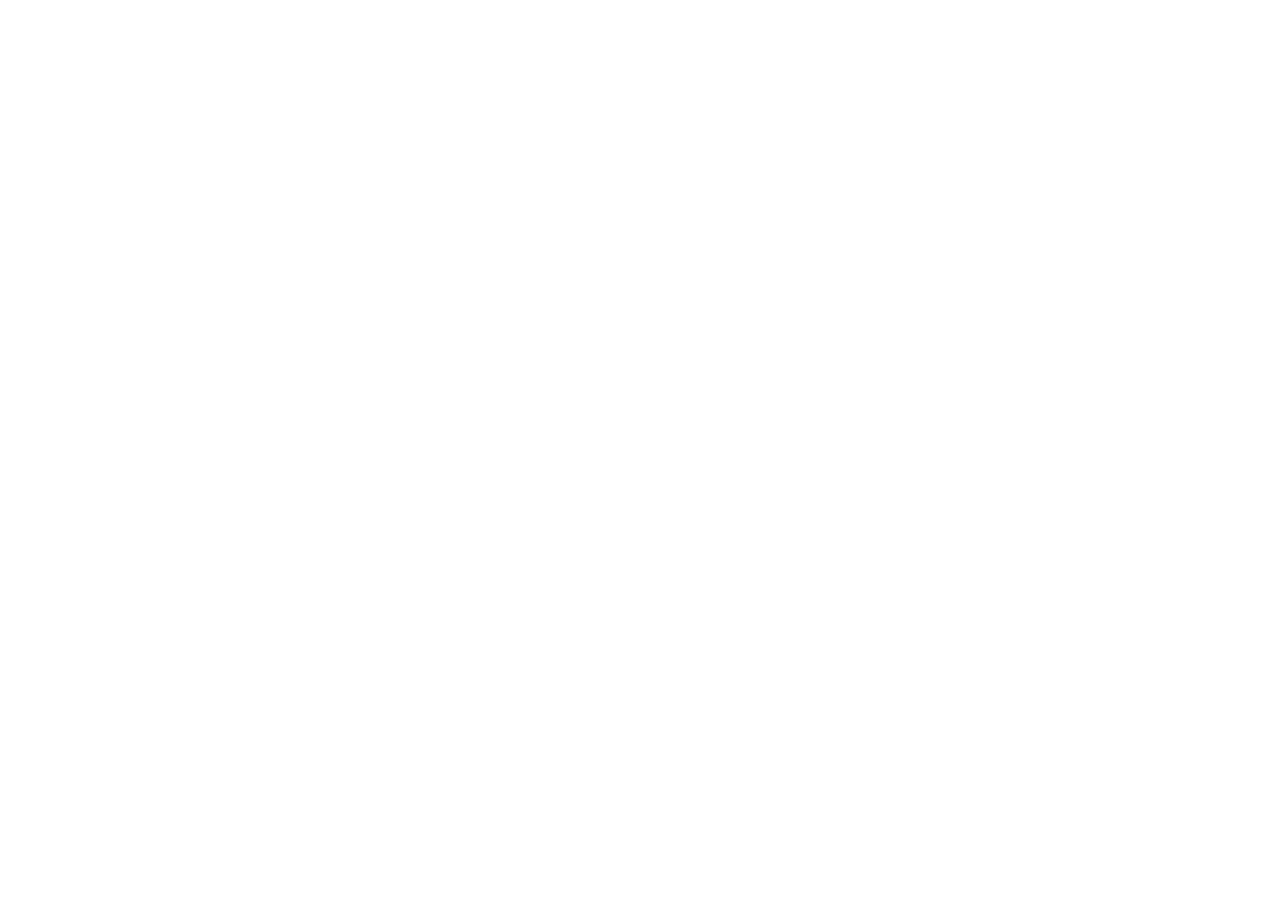
==== index.html @ 8e9e20a5 "171012-1155" ====
<!DOCTYPE html>
<html lang="ru">
  <head>
    <meta charset="utf-8">
    <title></title>
    <meta name="keywords" content="">
    <meta name="description" content="">
    <meta name="viewport" content="width=device-width initial-scale=1.0">
    <link href="img/***.ico" rel="shortcut icon" type="image/x-icon" />
    <link rel="stylesheet" type="text/css" href="css/normalize.css">
    <link rel="stylesheet" type="text/css" href="css/style.css">
    <link href="https://fonts.googleapis.com/css?family=PT+Sans:400,700&amp;subset=cyrillic" rel="stylesheet">
  </head>
  <body>
    <header class="main-header">
      <nav class="***">
        <ul>
        </ul>
      </nav>
    </header>
    <main>
      <a name="***"></a>
      <section class="main-***">

      </section>
      <a name="***"></a>
      <section class="main-***">


      </section>
      <a name="***"></a>

    </main>
    <footer>


    </footer>
    <script type="text/javascript" src="js/jquery-3.2.0.min.js"></script>
    <script type="text/javascript" src="js/jquery-migrate-1.4.1.min.js"></script>
    <script type="text/javascript" src="slick/slick_min.js"></script>
    <script type="text/javascript" src="js/slider.js"></script>
  </body>
</html>
---- css/style.css ----
/*--------------------------------------------------------------
>>> TABLE OF CONTENTS:
----------------------------------------------------------------
# Fonts
# Animation
# Typography
# Header
# Sidebar
# Content
# Footer

--------------------------------------------------------------*/

/*--------------------------------------------------------------
# Fonts
--------------------------------------------------------------*/

@font-face {
  font-family: 'OpenSans'; /* Гарнитура шрифта */
  src: url( "fonts/OpenSans-Regular.ttf" ); /* Путь к файлу со шрифтом */
}

@font-face {
   font-family: 'OpenSansExtraBold'; /* Гарнитура шрифта */
   src: url( "fonts/OpenSans-ExtraBold.ttf" ); /* Путь к файлу со шрифтом */
  }

@font-face {
   font-family: 'OpenSansSemibold'; /* Гарнитура шрифта */
   src: url( "fonts/OpenSans-Semibold.ttf" ); /* Путь к файлу со шрифтом */
  }


/*--------------------------------------------------------------
# Animation
--------------------------------------------------------------*/

@keyframes show-panel {
  from { left: -235px; }
  to   { left: 0; }
}

@keyframes hidden-panel {
  from { left: 0; }
  to   { left: -235px; }
}

@keyframes rotate-up {
  from { transform: rotate(0deg); }
  to   { transform: rotate(-45deg); }
}

@keyframes prerotate-up {
  from { transform: rotate(-45deg); }
  to   { transform: rotate(0deg); }
}

@keyframes rotate-bottom {
  from { transform: rotate(0deg); }
  to   { transform: rotate(45deg); }
}

@keyframes prerotate-bottom {
  from { transform: rotate(45deg); }
  to   { transform: rotate(0deg); }
}


/*--------------------------------------------------------------
# Typography
--------------------------------------------------------------*/

html, body {
	margin: 0 0 0 0;
	padding: 0 0 0 0;
	width: 100%;
	height: 100%;
	min-width: 100%;
	min-height: 100%;
	font-family: 'OpenSans', sans-serif;
  color: #404040;
}

h1,
h2,
h3,
h4,
h5,
h6 {
	font-size: 1em;
  font-family: 'OpenSansSemibold', serif;
}

ul {
  list-style: none;
  margin: 0;
  padding: 0;
}

a {
  text-decoration: none;
  color: inherit;
}

img {
  display: block;
  max-width: 100%;
  height: auto;
}

.container {
  max-width: 300px;
  width: 100%;
  margin: 0 auto;
}

.clearfix::after {
  content: "";
  display: table;
  clear: both;
}

.cols {
  margin: 1em auto;
  box-sizing: border-box;
}

.cols.col-1,
.cols.col-2,
.cols.col-3,
.cols.col-4,
.cols.col-5,
.cols.col-6,
.cols.col-7,
.cols.col-8,
.cols.col-9,
.cols.col-10,
.cols.col-11,
.cols.col-12 {
  width: 100%;
}

.color-text {
  color: #e93a1d;
}

@media (min-width: 768px) {
  .container {
    max-width: 750px;
  }

  .cols {
    float: left;
    margin: 1em 0;
  }

  .cols.col-1 {
    width: 24.9999%;
  }

  .cols.col-2 {
    width: 33.3332%;
  }

  .cols.col-3 {
    width: 41.6665%;
  }

  .cols.col-4 {
    width: 49.9998%;
  }

  .cols.col-5 {
    width: 58.3331%;
  }

  .cols.col-6 {
    width: 66.6664%;
  }

  .cols.col-7 {
    width: 74.9997%;
  }

  .cols.col-8 {
    width: 83.333%;
  }

  .cols.col-9 {
    width: 91.663%;
  }

  .cols.col-10,
  .cols.col-11,
  .cols.col-12 {
    width: 100%;
  }
}

@media (min-width: 960px) {
  .container {
    max-width: 900px;
  }

  .cols.col-1 {
    width: 8.3333%;
  }

  .cols.col-2 {
    width: 16.6666%;
  }

  .cols.col-3 {
    width: 24.9999%;
  }

  .cols.col-4 {
    width: 33.3332%;
  }

  .cols.col-5 {
    width: 41.6665%;
  }

  .cols.col-6 {
    width: 49.9998%;
  }

  .cols.col-7 {
    width: 58.3331%;
  }

  .cols.col-8 {
    width: 66.6664%;
  }

  .cols.col-9 {
    width: 74.9997%;
  }

  .cols.col-10 {
    width: 83.333%;
  }

  .cols.col-11 {
    width: 91.663%;
  }

  .cols.col-12 {
    width: 100%;
  }
}

@media (min-width: 1200px) {
  .container {
    max-width: 1170px;
  }
}

/*--------------------------------------------------------------
# Header
--------------------------------------------------------------*/

/*============== for tablets 768px ===========================*/
@media screen and (min-width: 768px) {

}

/*============== for tablets 1024px ===========================*/
@media screen and (min-width: 1024px) {

}

/*=================== for PC 1280px ===========================*/
@media screen and (min-width: 1280px) {

}

/*=================== for PC 1360px ===========================*/
@media screen and (min-width: 1360px) {

}

/*=================== for MAC 1600px ===========================*/
@media screen and (min-width: 1600px) {

}


/*--------------------------------------------------------------
# Sidebar
--------------------------------------------------------------*/
/*============== for tablets 768px ===========================*/
@media screen and (min-width: 768px) {

}

/*============== for tablets 1024px ===========================*/
@media screen and (min-width: 1024px) {

}

/*=================== for PC 1280px ===========================*/
@media screen and (min-width: 1280px) {

}

/*=================== for PC 1360px ===========================*/
@media screen and (min-width: 1360px) {

}

/*=================== for MAC 1600px ===========================*/
@media screen and (min-width: 1600px) {

}

/*--------------------------------------------------------------
# Content
--------------------------------------------------------------*/
/*============== for tablets 768px ===========================*/
@media screen and (min-width: 768px) {

}

/*============== for tablets 1024px ===========================*/
@media screen and (min-width: 1024px) {

}

/*=================== for PC 1280px ===========================*/
@media screen and (min-width: 1280px) {

}

/*=================== for PC 1360px ===========================*/
@media screen and (min-width: 1360px) {

}

/*=================== for MAC 1600px ===========================*/
@media screen and (min-width: 1600px) {

}

/*--------------------------------------------------------------
# Footer
--------------------------------------------------------------*/

/*============== for tablets 768px ===========================*/
@media screen and (min-width: 768px) {

}

/*============== for tablets 1024px ===========================*/
@media screen and (min-width: 1024px) {

}

/*=================== for PC 1280px ===========================*/
@media screen and (min-width: 1280px) {

}

/*=================== for PC 1360px ===========================*/
@media screen and (min-width: 1360px) {

}

/*=================== for MAC 1600px ===========================*/
@media screen and (min-width: 1600px) {

}
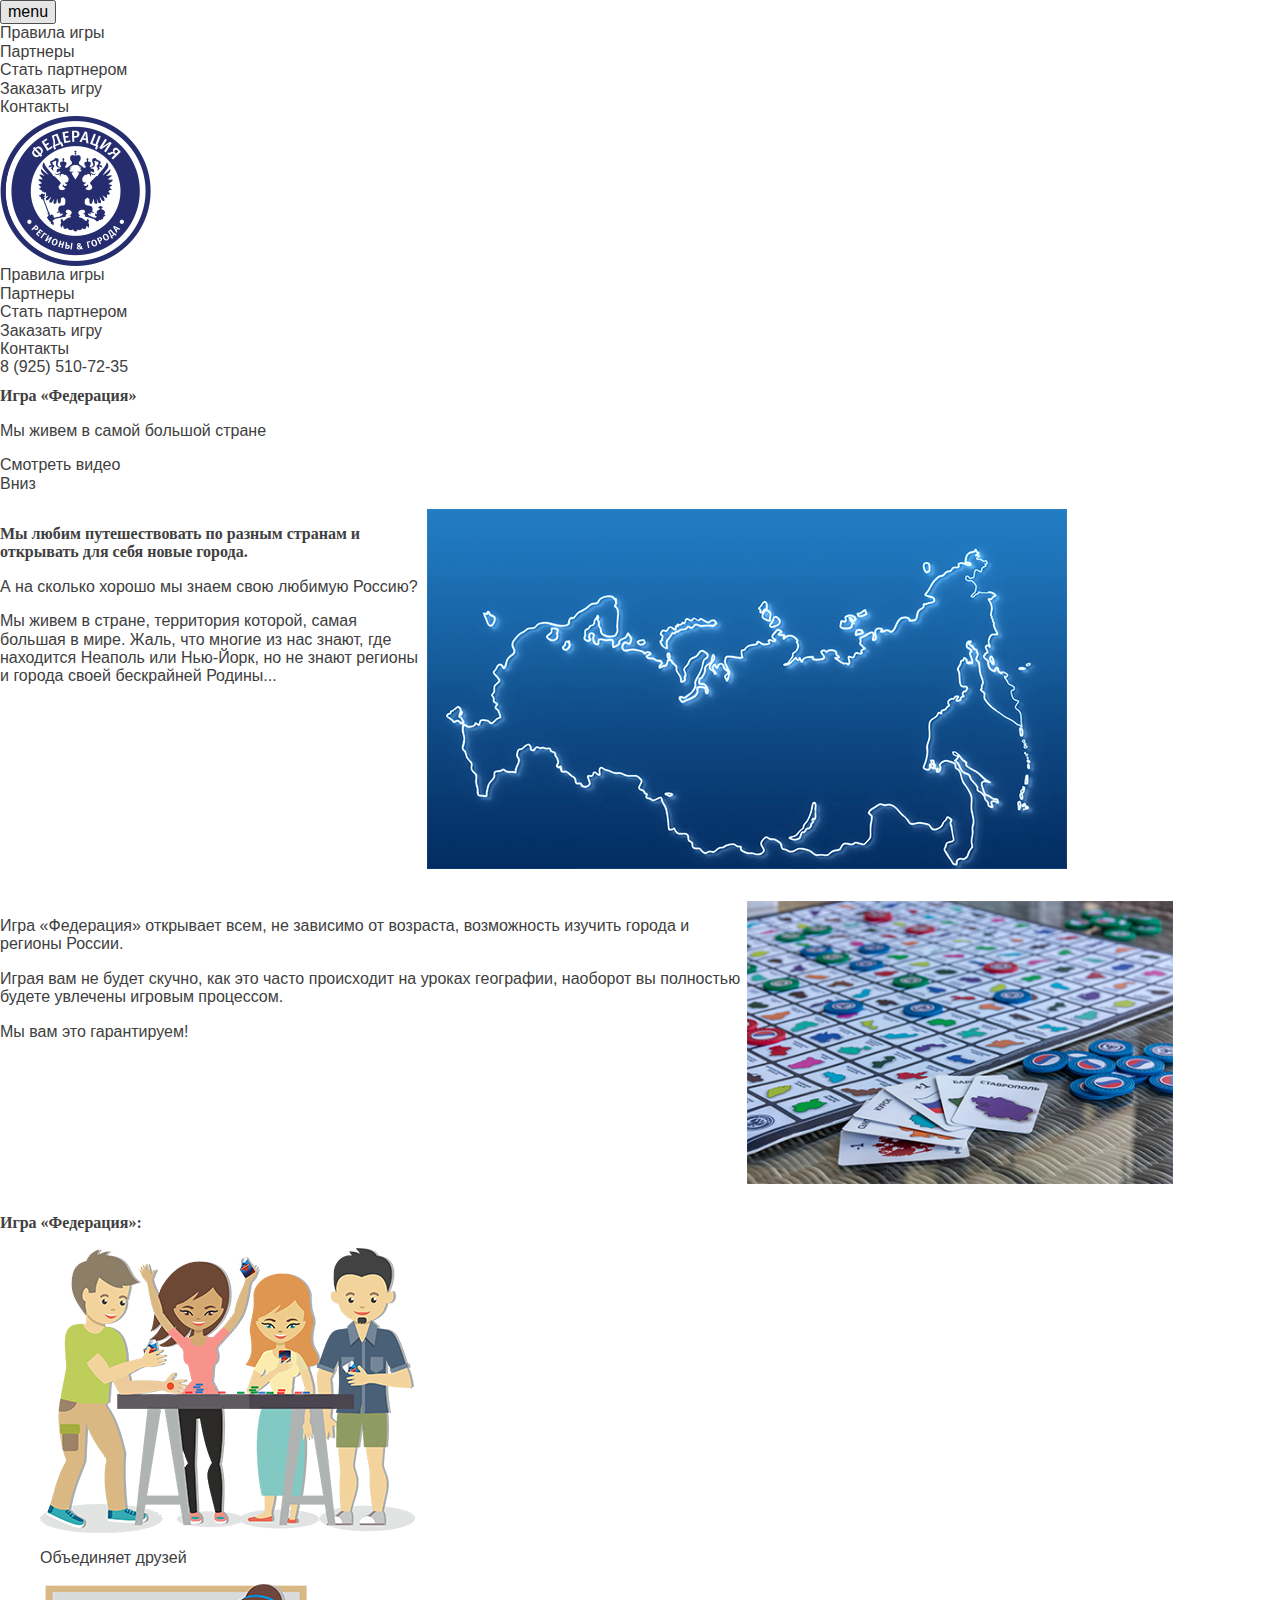
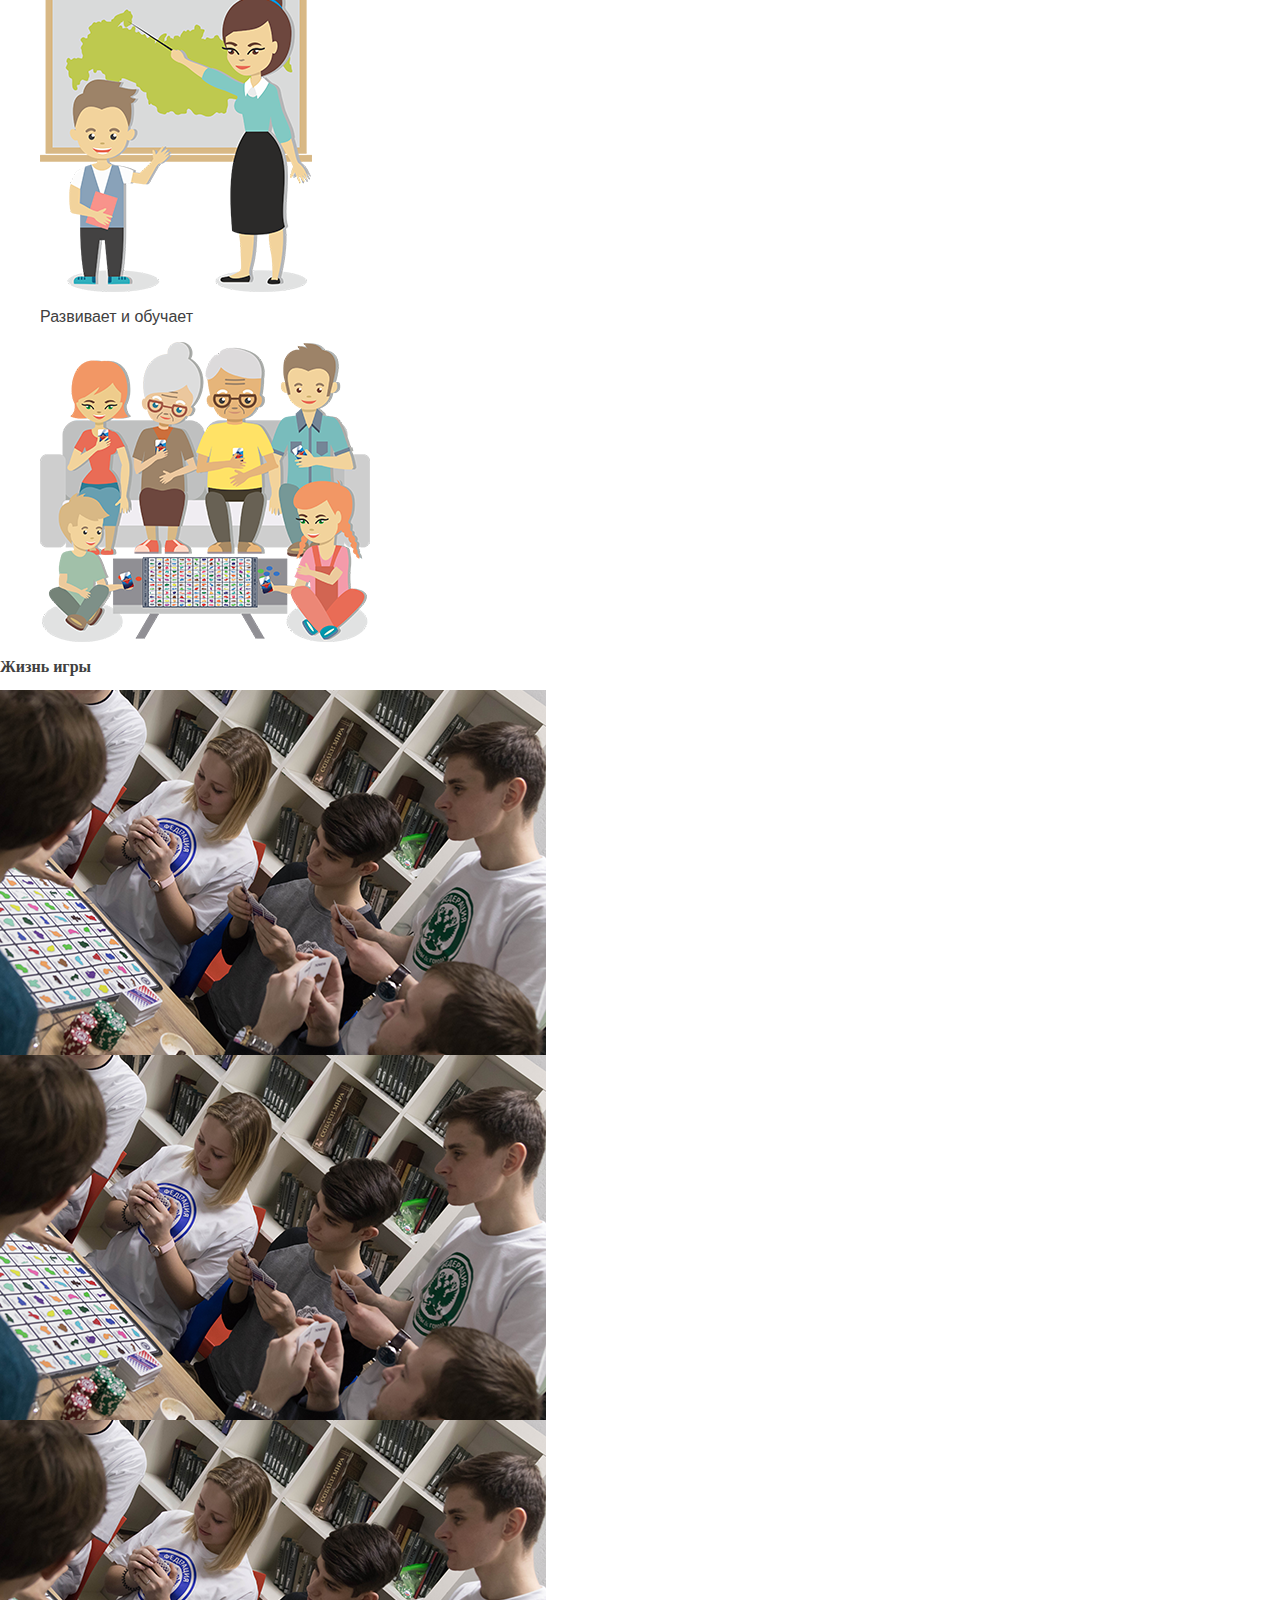
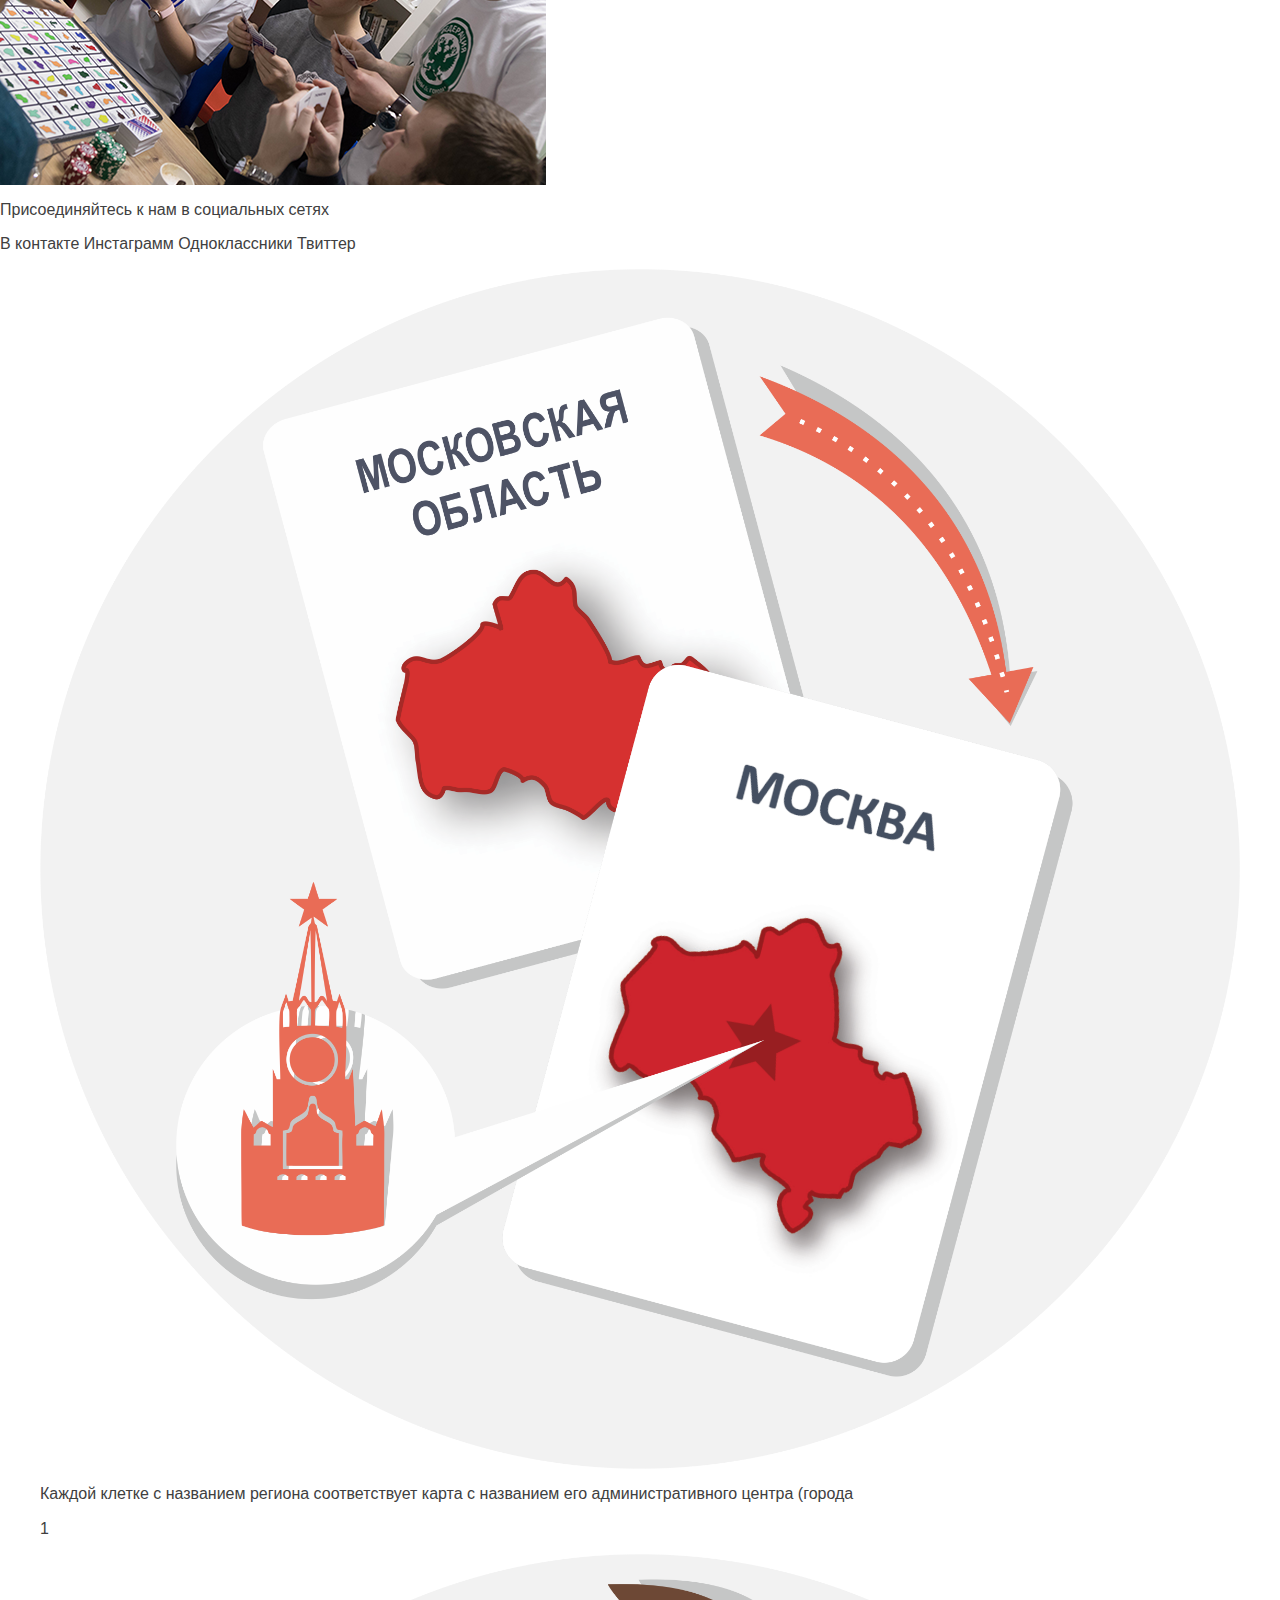
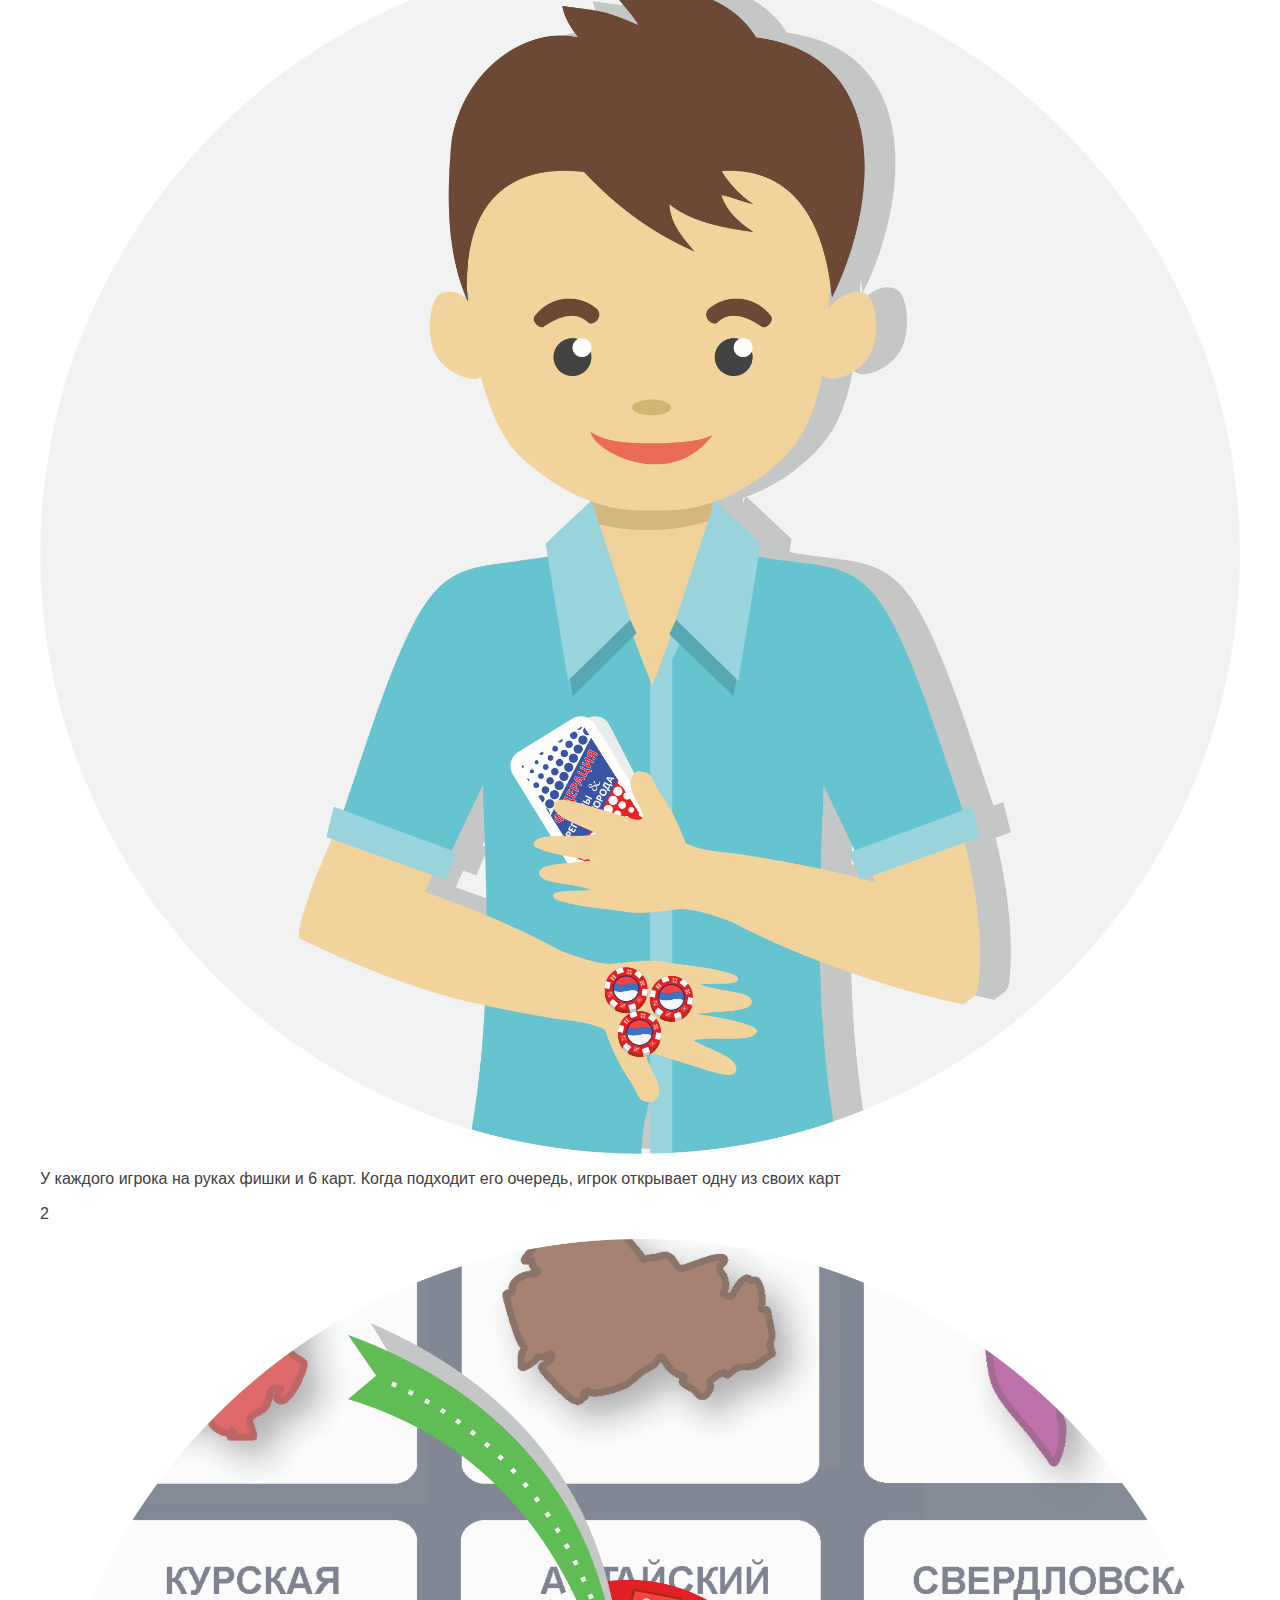
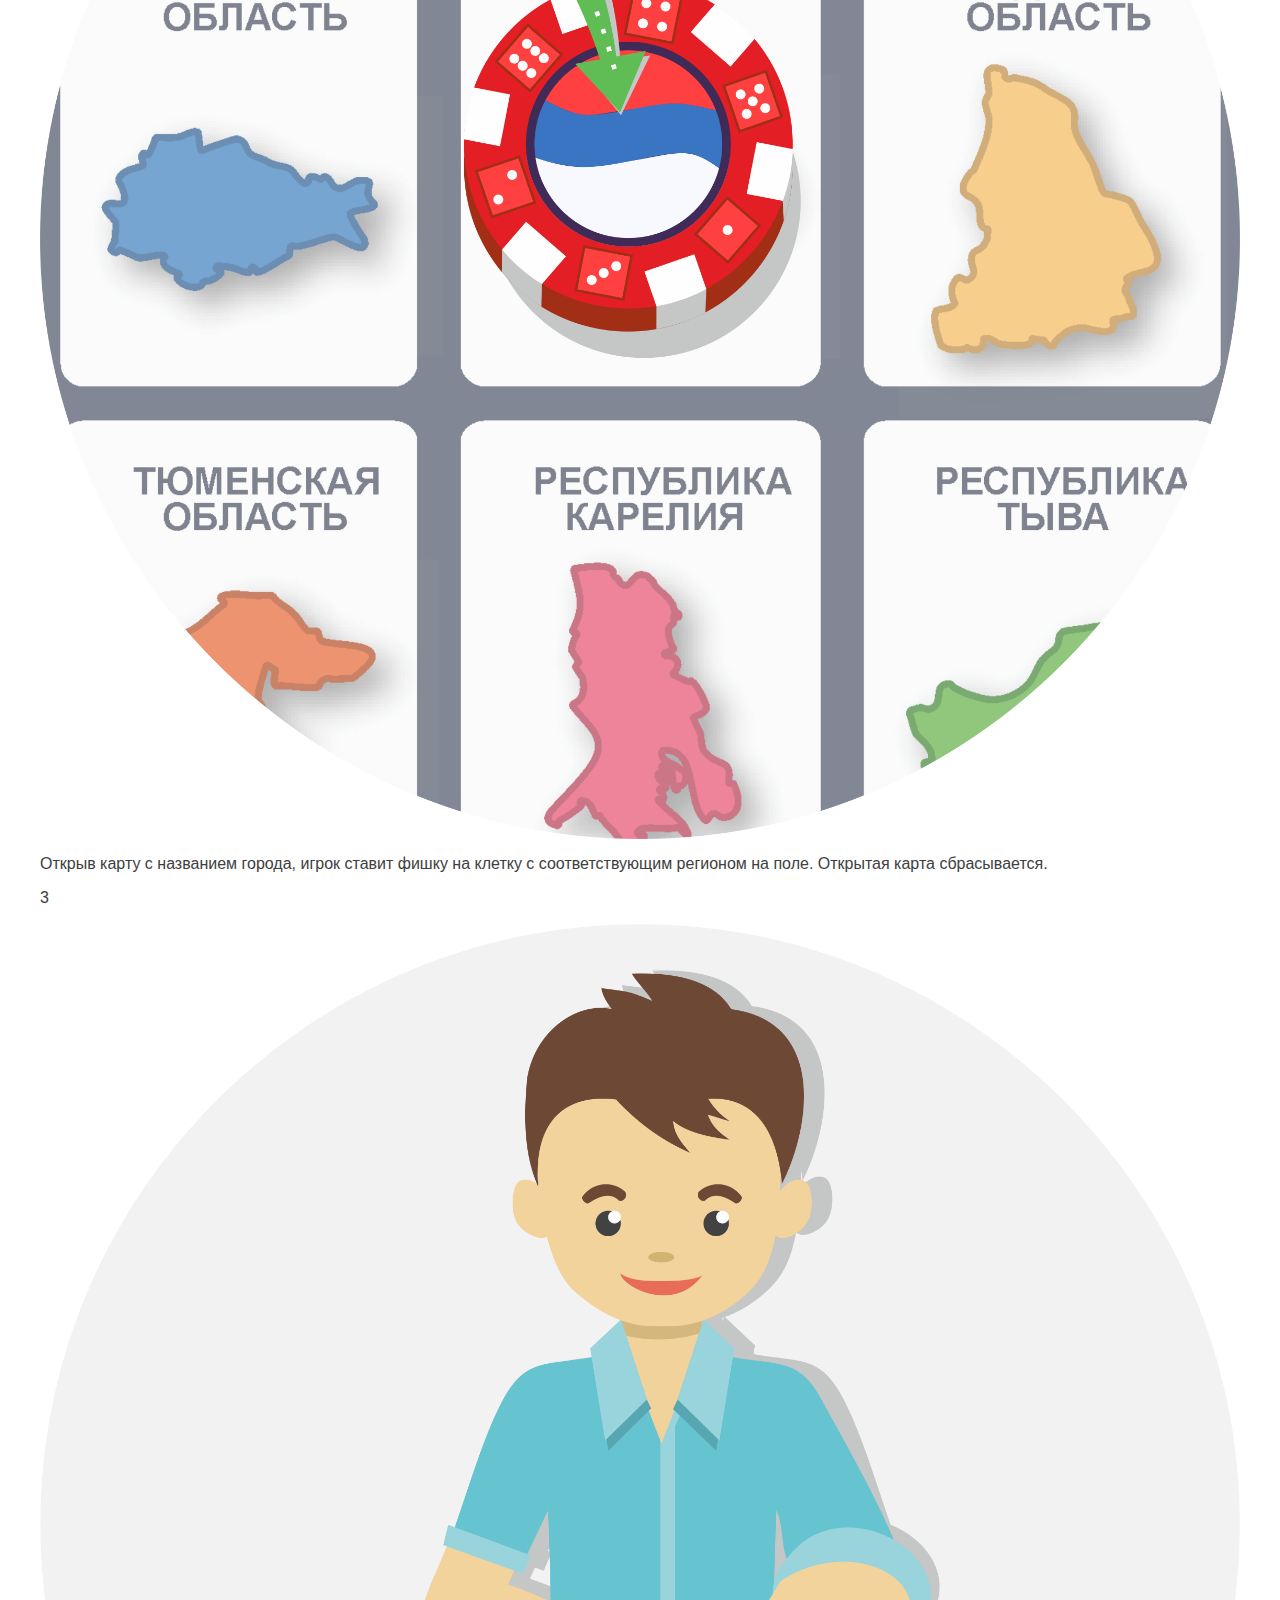
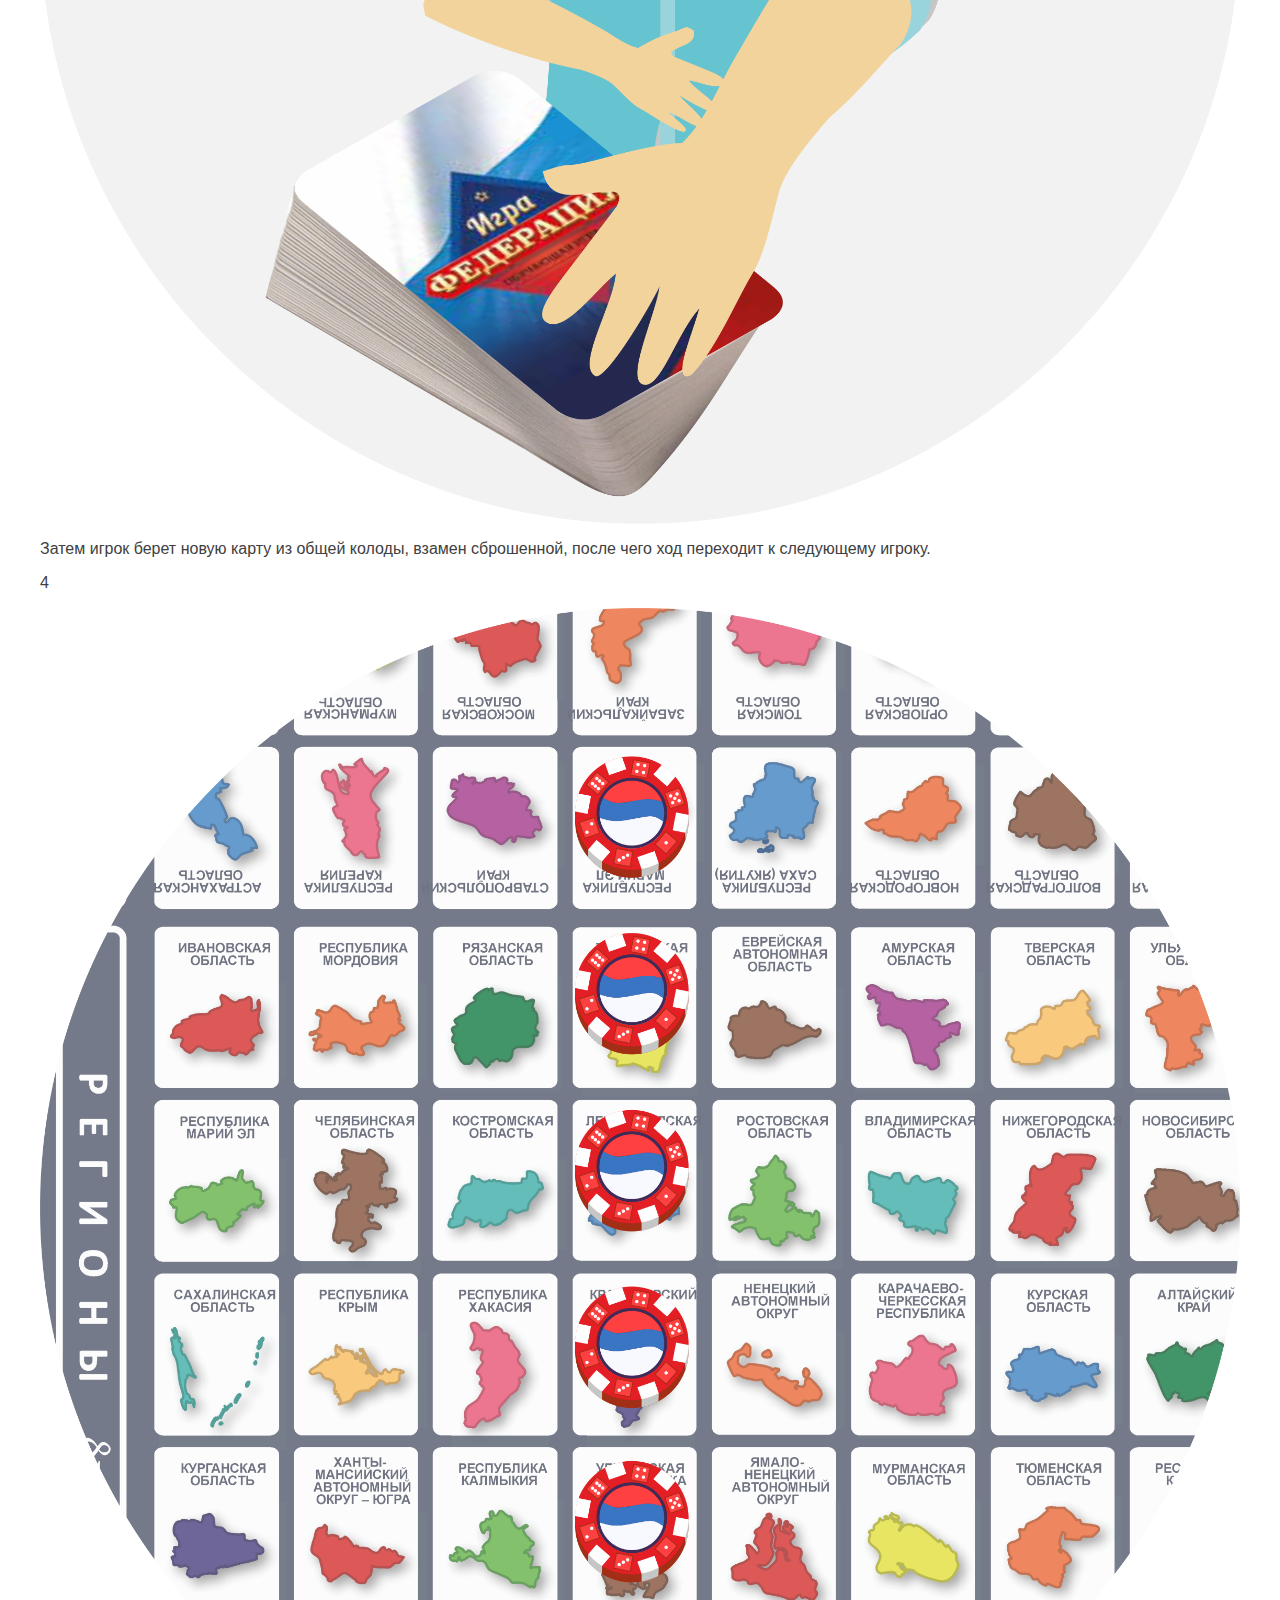
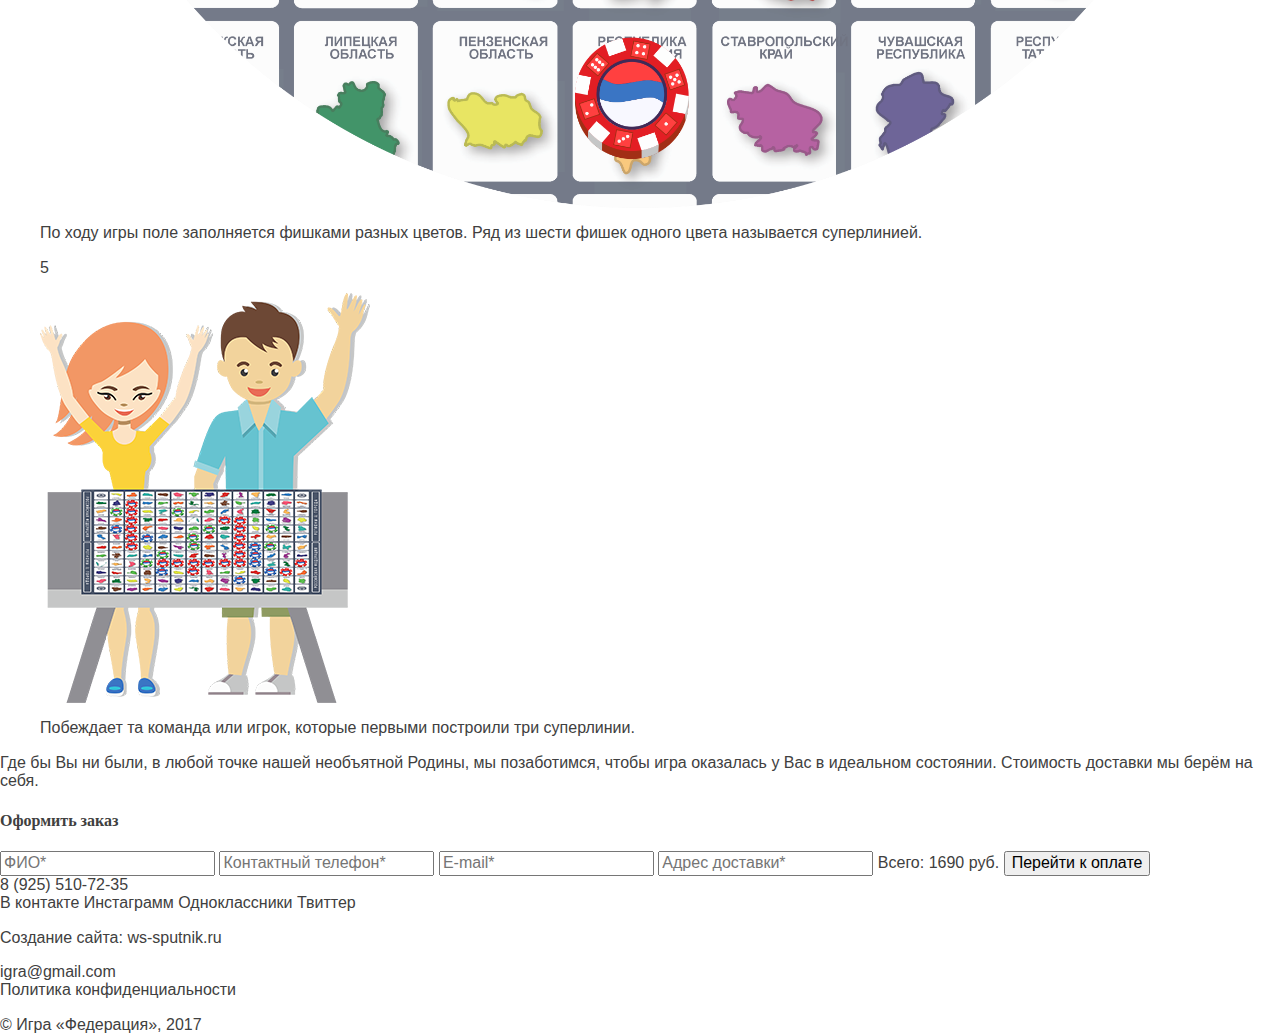
==== commit cef595b9: "171013-1200" ====
--- a/index.html
+++ b/index.html
@@ -3,37 +3,241 @@
   <head>
     <meta charset="utf-8">
     <title></title>
-    <meta name="keywords" content="">
-    <meta name="description" content="">
+    <meta name="keywords" content="Игра Федерация">
+    <meta name="description" content="Игра Федерация">
     <meta name="viewport" content="width=device-width initial-scale=1.0">
-    <link href="img/***.ico" rel="shortcut icon" type="image/x-icon" />
+    <link href="img/favicon.ico" rel="shortcut icon" type="image/x-icon" />
     <link rel="stylesheet" type="text/css" href="css/normalize.css">
     <link rel="stylesheet" type="text/css" href="css/style.css">
-    <link href="https://fonts.googleapis.com/css?family=PT+Sans:400,700&amp;subset=cyrillic" rel="stylesheet">
+    <link href="https://fonts.googleapis.com/css?family=PT+Sans:400,400i,700,700i&amp;subset=cyrillic" rel="stylesheet">
   </head>
   <body>
     <header class="main-header">
-      <nav class="***">
-        <ul>
-        </ul>
-      </nav>
+      <div class="top-header">
+        <div id="js-toggle" class="left-panel__menu-toggle">
+  				<button class="header-menu-toggle"><span>menu</span></button>
+  			</div>
+        <nav class="mobile-menu">
+          <ul>
+            <li>Правила игры</li>
+            <li>Партнеры</li>
+            <li>Стать партнером</li>
+            <li>Заказать игру</li>
+            <li>Контакты</li>
+          </ul>
+        </nav>
+        <div class="logo-box">
+          <img src="img/fed_logo.png" alt="Игра Федерация Логотип">
+        </div>
+        <nav class="main-menu">
+          <ul>
+            <li>Правила игры</li>
+            <li>Партнеры</li>
+            <li>Стать партнером</li>
+            <li>Заказать игру</li>
+            <li>Контакты</li>
+          </ul>
+        </nav>
+        <div class="contacts-box">
+          <a href="tel:89255107239">
+            <span class="phone_icon"></span>
+            <span class="phone_text">8 (925) 510-72-35</span>
+          </a>
+        </div>
+      </div>
+      <div class="middle-header">
+        <h1>
+          Игра «Федерация»
+        </h1>
+        <p>
+          Мы живем в самой большой стране
+        </p>
+      </div>
+      <div class="bottom-header">
+        <a href="#">Смотреть видео <span></span></a>
+      </div>
+      <span class="follow_button">Вниз</span>
     </header>
     <main>
       <a name="***"></a>
-      <section class="main-***">
-
+      <section class="main-intro">
+        <row class="container clearfix">
+          <div class="cols col-4 col-6-md">
+            <h3>
+              Мы любим путешествовать по разным странам и открывать для себя новые города.
+            </h3>
+            <p><span class="big-text">
+              А на сколько хорошо мы знаем свою любимую Россию?
+            </span></p>
+            <p>
+              Мы живем в стране, территория которой, самая большая в мире. Жаль, что многие из нас знают, где находится Неаполь или Нью-Йорк, но не знают регионы и города своей бескрайней Родины...
+            </p>
+          </div>
+          <div class="cols col-7 col-6-md">
+            <a href="#">
+              <img src="pics/fed_main-map.jpg" alt="Карта России">
+            </a>
+          </div>
+        </row>
+        <row class="container clearfix">
+          <div class="cols col-7 col-6-md">
+            <p>
+              Игра «Федерация» открывает всем, не зависимо от возраста, возможность изучить города и регионы России.
+            </p>
+            <p>
+              Играя вам не будет скучно, как это часто происходит на уроках географии, наоборот вы полностью будете увлечены игровым процессом.
+            </p>
+            <p><span class="big-text">
+              Мы вам это гарантируем!
+            </span></p>
+          </div>
+          <div class="cols col-4 col-6-md">
+            <img src="pics/fed_main-game.jpg" alt="Игра «Федерация»">
+          </div>
+        </row>
       </section>
       <a name="***"></a>
-      <section class="main-***">
-
-
-      </section>
+      <section class="main-advantages">
+        <h2>
+          Игра «Федерация»:
+        </h2>
+        <figure>
+          <img src="pics/fed_main-friends.png" alt="Игра «Федерация» Объединяет друзей">
+          <p>Объединяет друзей</p>
+        </figure>
+        <figure>
+          <img src="pics/fed_main-education.png" alt="Игра «Федерация» Развивает и обучает">
+          <p>Развивает и обучает</p>
+        </figure>
+        <figure>
+          <img src="pics/fed_main-community.png" alt="Игра «Федерация» Cтирает границы между поколениями">
+          <p></p>
+        </figure>
+        </section>
       <a name="***"></a>
-
+      <section class="main-life">
+        <h2>
+          Жизнь игры
+        </h2>
+        <div class="main-slider">
+          <div class="main-slider__slide">
+            <img src="pics/fed_main-slide1.png" alt="">
+          </div>
+          <div class="main-slider__slide active-slide">
+            <img src="pics/fed_main-slide1.png" alt="">
+          </div>
+          <div class="main-slider__slide">
+            <img src="pics/fed_main-slide1.png" alt="">
+          </div>
+        </div>
+        <p>
+          Присоединяйтесь к нам в социальных сетях
+        </p>
+        <div class="box-social">
+          <a href="https://vk.com/id402797950"><span class="social-icons social_vk"></span>В контакте</a>
+          <a href="https://www.instagram.com/rusfedgame"><span class="social-icons social_instagram"></span>Инстаграмм</a>
+          <a href="https://ok.ru/profile/570383914077"><span class="social-icons social_ok"></span>Одноклассники</a>
+          <a href="https://twitter.com/rfigra"><span class="social-icons social_tv"></span>Твиттер</a>
+        </div>
+      </section>
+      <section class="main-steps">
+        <figure class="main-step step-1">
+          <img src="img/fed_main-icon-process1.png" alt="">
+          <p>
+            Каждой клетке с названием региона соответствует карта с названием его административного центра (города
+          </p>
+          <span>1</span>
+        </figure>
+        <figure class="main-step step-2">
+          <img src="img/fed_main-icon-process2.png" alt="">
+          <p>
+            У каждого игрока на руках фишки и 6 карт. Когда подходит его очередь, игрок открывает одну из своих карт
+          </p>
+          <span>2</span>
+        </figure>
+        <figure class="main-step step-3">
+          <img src="img/fed_main-icon-process3.png" alt="">
+          <p>
+            Открыв карту с названием города, игрок ставит фишку на клетку с соответствующим регионом на поле.  Открытая карта сбрасывается.
+          </p>
+          <span>3</span>
+        </figure>
+        <figure class="main-step step-4">
+          <img src="img/fed_main-icon-process4.png" alt="">
+          <p>
+            Затем игрок берет новую карту из общей колоды, взамен сброшенной, после чего ход переходит к следующему игроку.
+          </p>
+          <span>4</span>
+        </figure>
+        <figure class="main-step step-5">
+          <img src="img/fed_main-icon-process5.png" alt="">
+          <p>
+            По ходу игры поле заполняется фишками разных цветов. Ряд из шести фишек одного цвета называется суперлинией.
+          </p>
+          <span>5</span>
+        </figure>
+        <figure class="main-step victory">
+          <img src="pics/fed_main-victory.png" alt="">
+          <p>
+            Побеждает та команда или игрок, которые первыми построили три суперлинии.
+          </p>
+        </figure>
+      </section>
+      <section class="main-order">
+        <p><span class="big-text">
+          Где бы Вы ни были, в любой точке нашей необъятной Родины, мы позаботимся, чтобы игра оказалась у Вас в идеальном состоянии.  Стоимость доставки мы берём на себя.
+        </span></p>
+        <div class="box-form">
+          <form class="" action="index.html" method="post">
+            <h4>
+              Оформить заказ
+            </h4>
+            <input type="text" name="name" value="" placeholder="ФИО*">
+            <input type="text" name="phone" value="" placeholder="Контактный телефон*">
+            <input type="text" name="email" value="" placeholder="E-mail*">
+            <input type="text" name="adress" value="" placeholder="Адрес доставки*">
+            <span class="price">
+              Всего: 1690 руб.
+            </span>
+            <button class="box-form__btn"type="submit" name="order-btn">Перейти к оплате</button>
+          </form>
+        </div>
+      </section>
     </main>
     <footer>
-
-
+      <div class="contacts-box">
+        <a href="tel:89255107239">
+          <span class="phone_icon"></span>
+          <span class="phone_text">8 (925) 510-72-35</span>
+        </a>
+      </div>
+      <div class="footer-center">
+        <div class="box-social">
+          <a href="https://vk.com/id402797950"><span class="social-icons social_vk"></span>В контакте</a>
+          <a href="https://www.instagram.com/rusfedgame"><span class="social-icons social_instagram"></span>Инстаграмм</a>
+          <a href="https://ok.ru/profile/570383914077"><span class="social-icons social_ok"></span>Одноклассники</a>
+          <a href="https://twitter.com/rfigra"><span class="social-icons social_tv"></span>Твиттер</a>
+        </div>
+        <div class="box-production">
+          <p>
+            Создание сайта: <a href="http://ws-sputnik.ru/">ws-sputnik.ru</a>
+          </p>
+        </div>
+      </div>
+      <div class="footer-right">
+        <div class="contacts-box">
+          <a href="mailto:igra@gmail.com">
+            <span class="mail_icon"></span>
+            <span class="mail_text">igra@gmail.com</span>
+          </a>
+        </div>
+        <a href="#">Политика конфиденциальности</a>
+      </div>
+      <div class="box-copy">
+        <p>
+          © Игра «Федерация», 2017
+        </p>
+      </div>
     </footer>
     <script type="text/javascript" src="js/jquery-3.2.0.min.js"></script>
     <script type="text/javascript" src="js/jquery-migrate-1.4.1.min.js"></script>
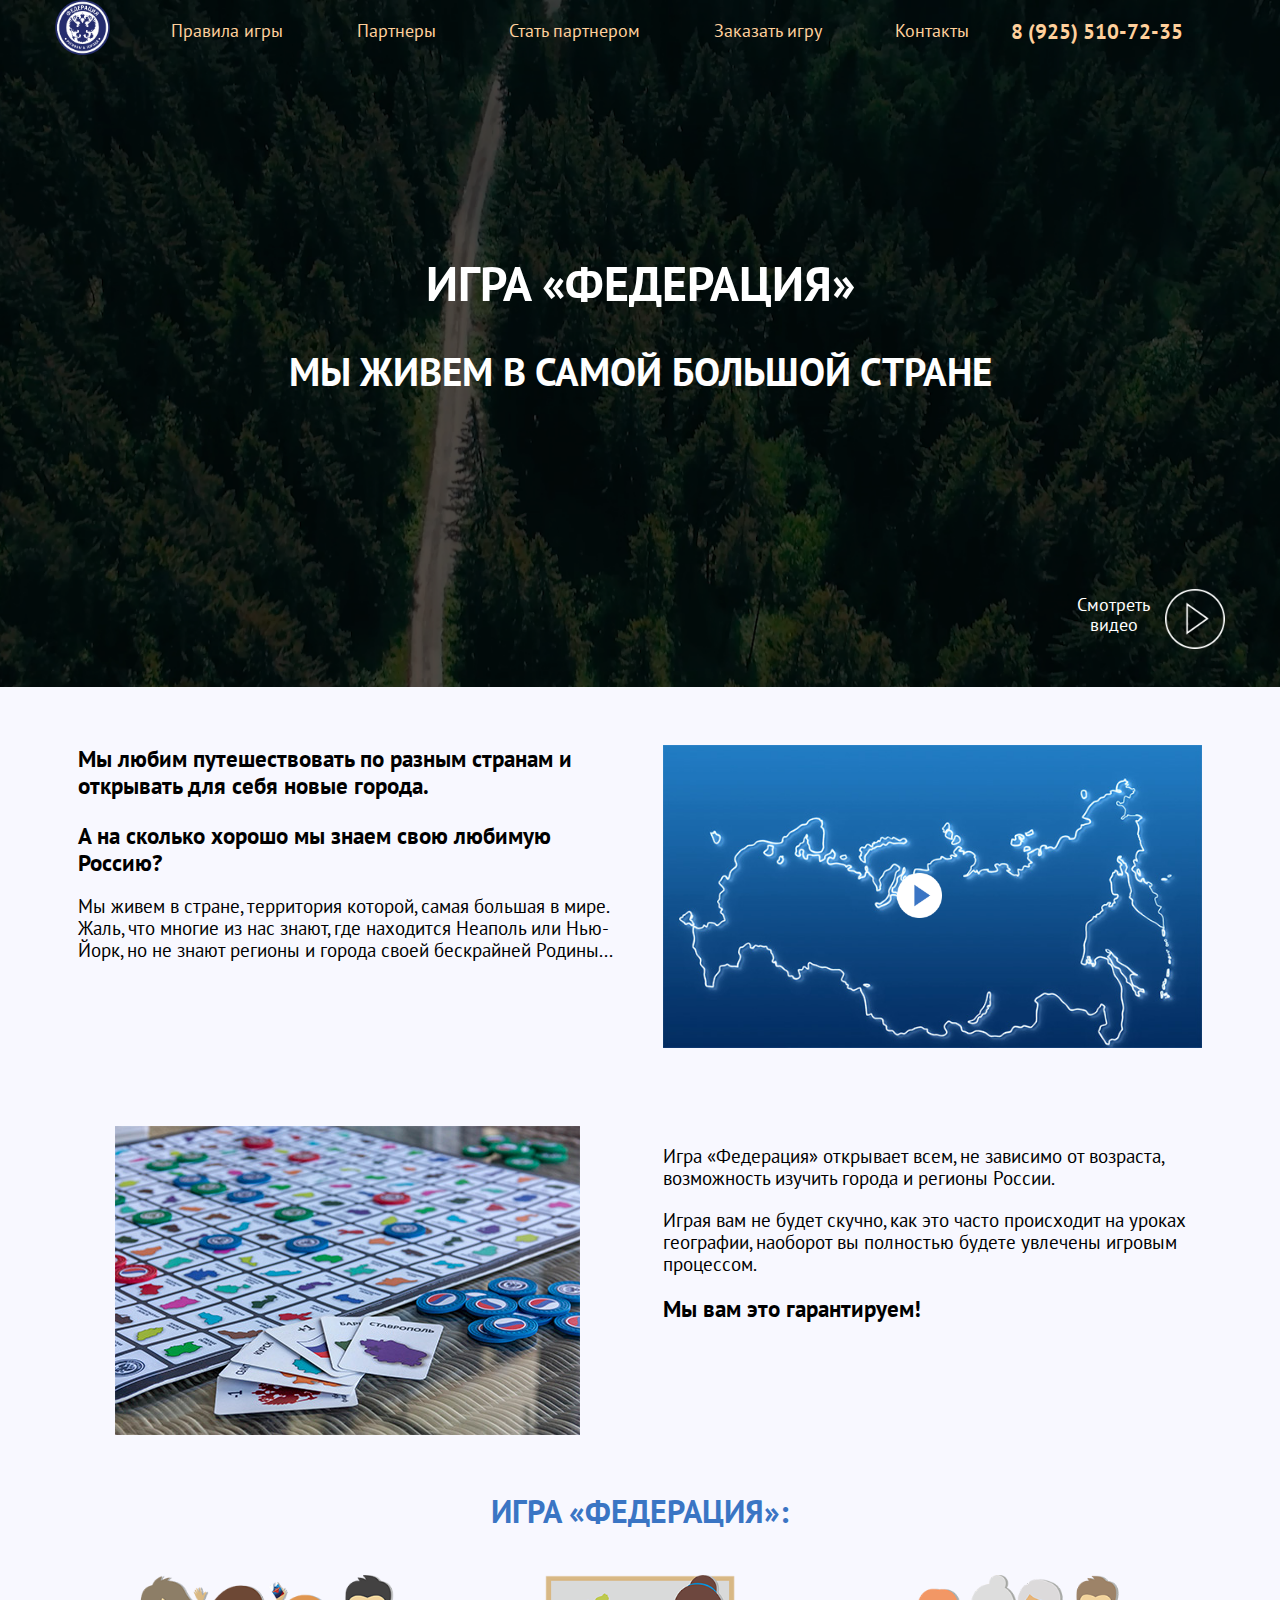
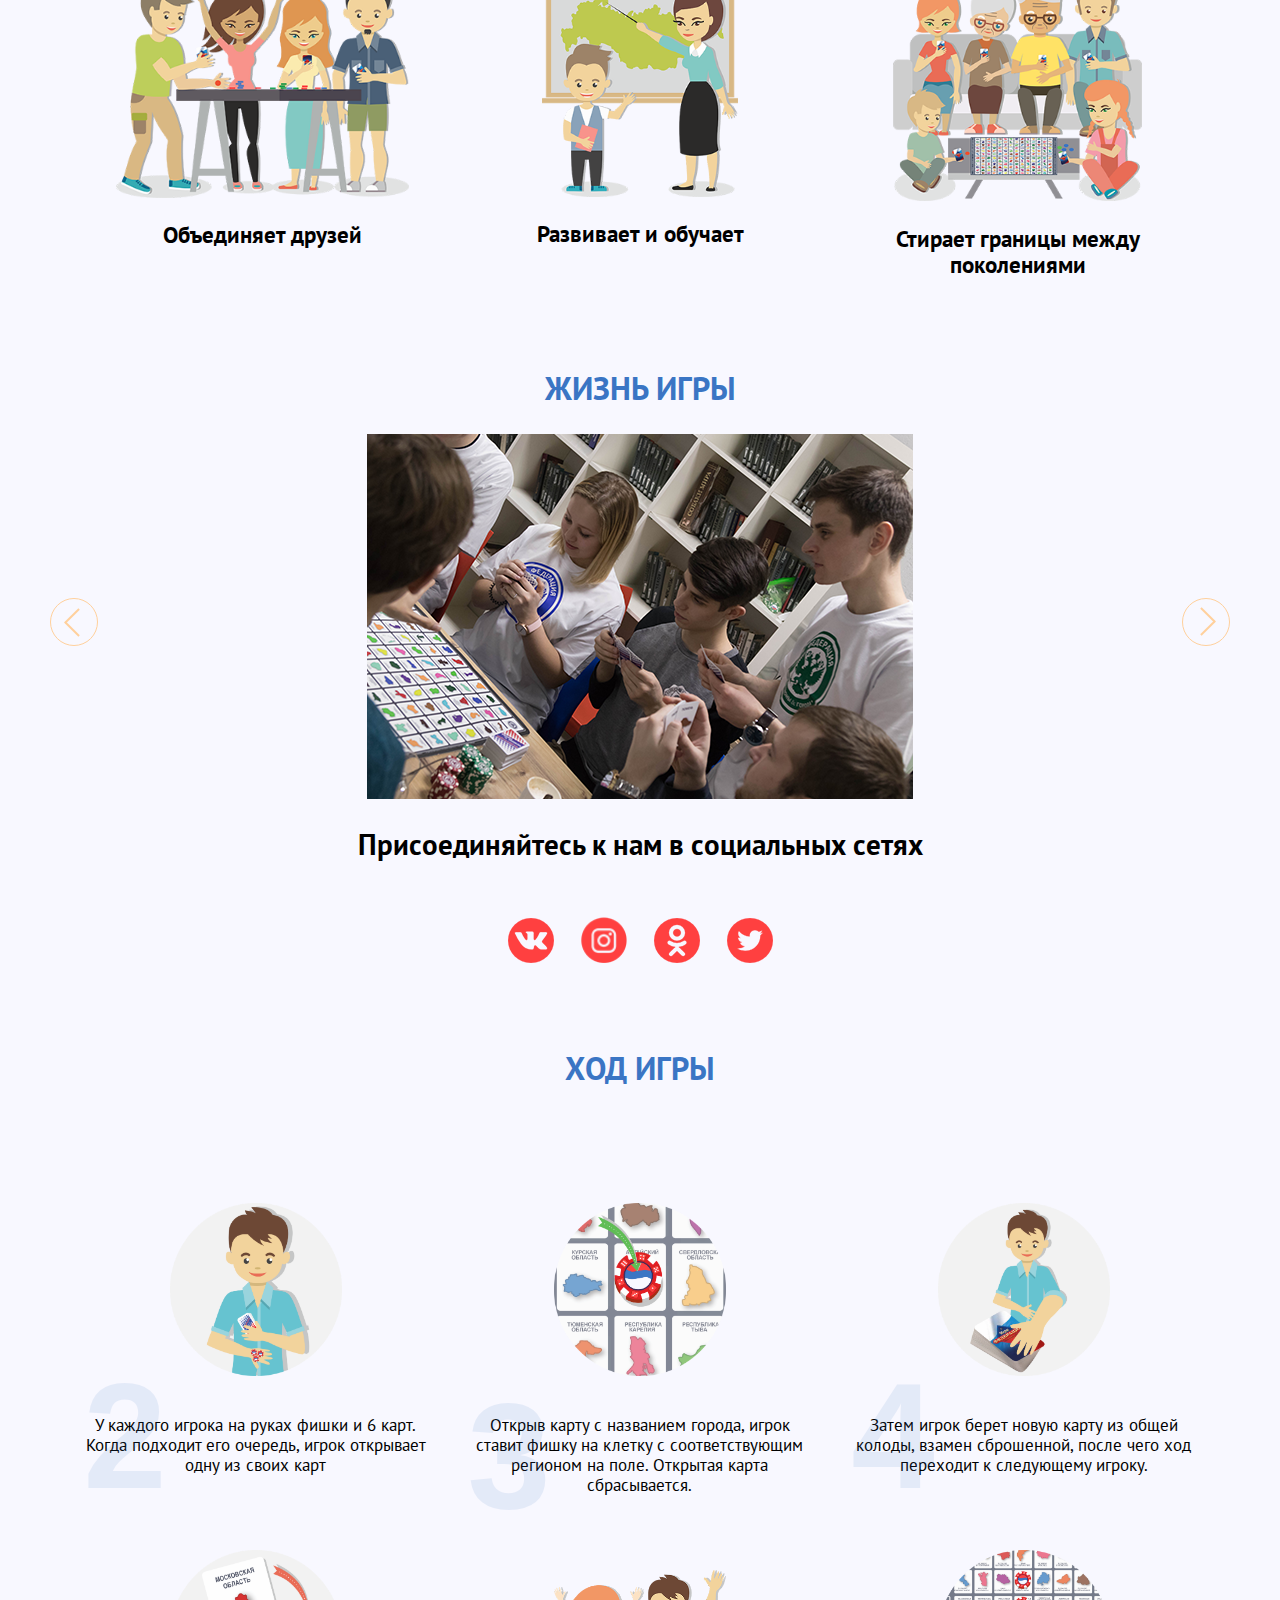
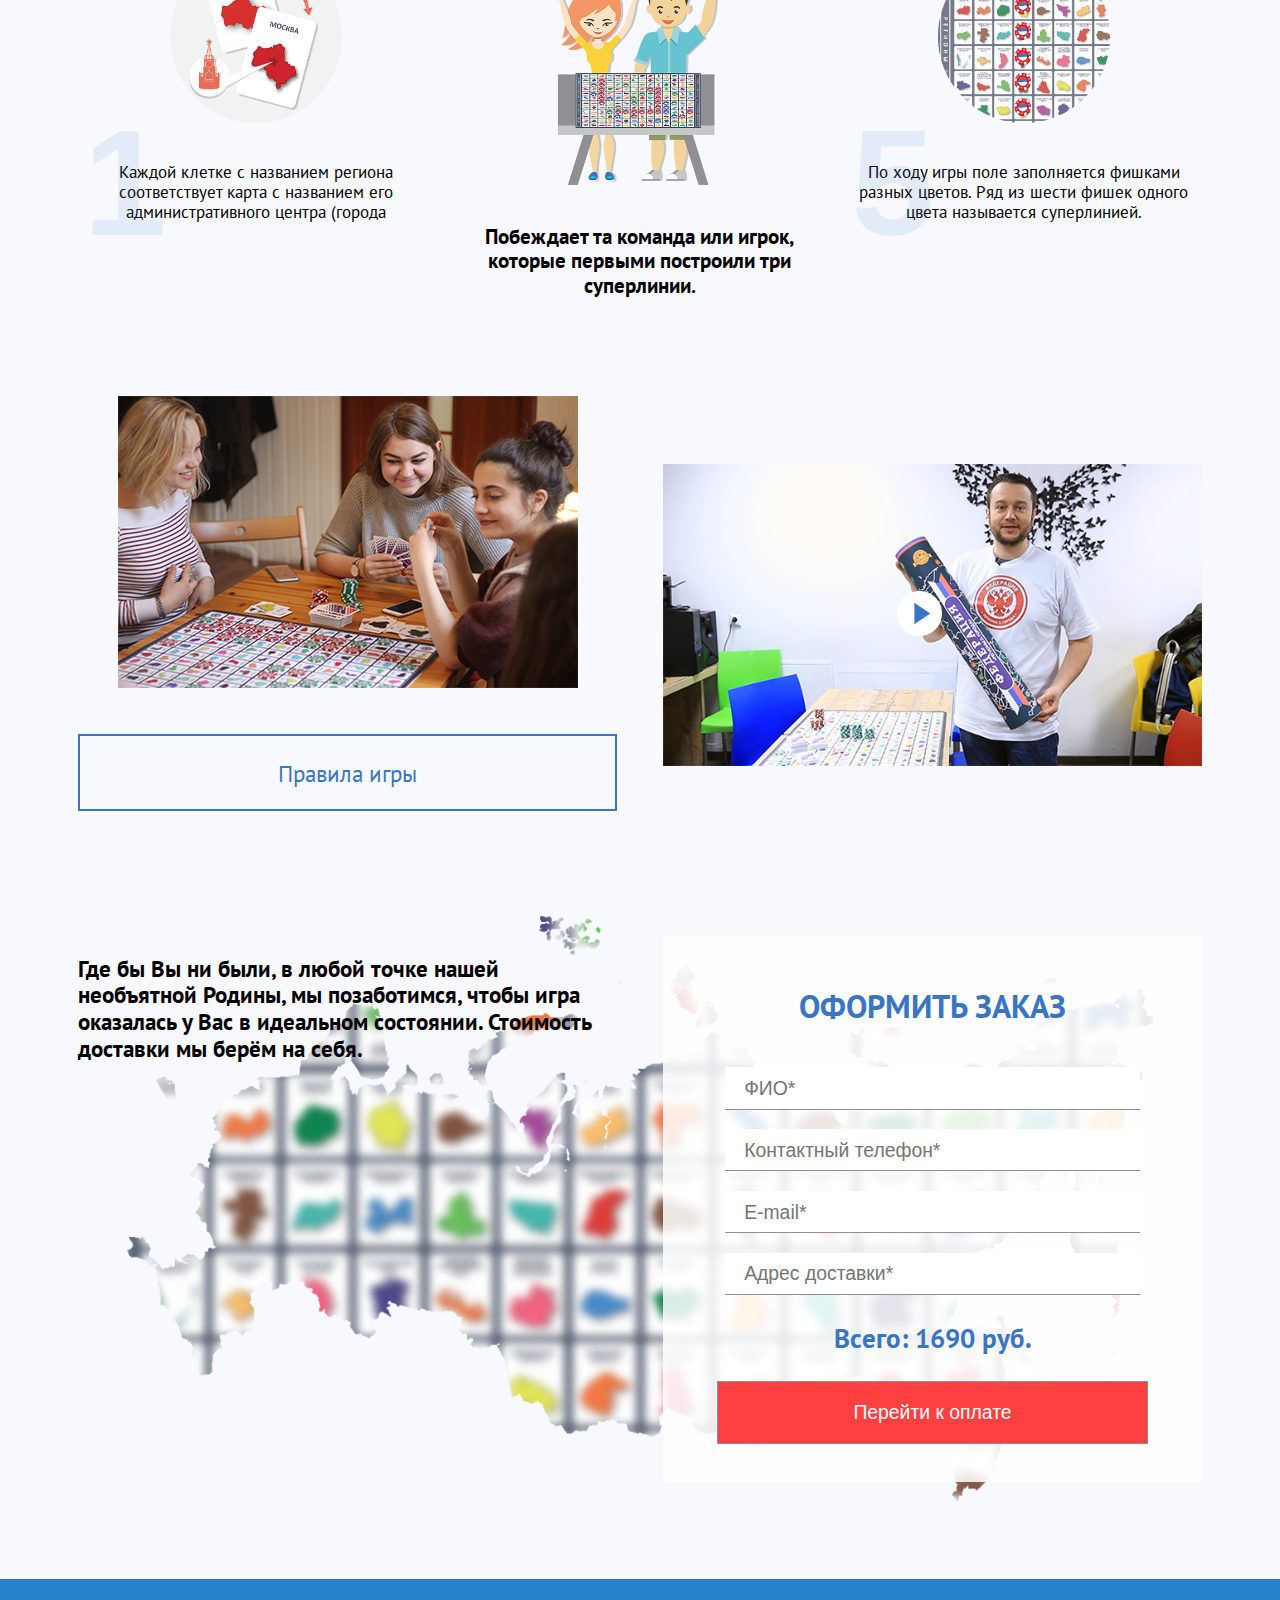
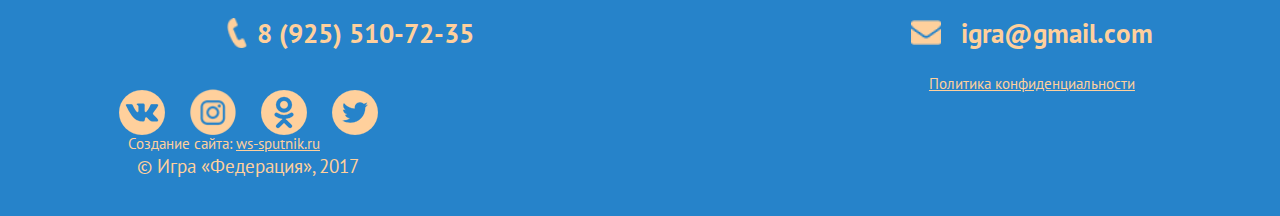
==== commit 3df79743: "171013-1900" ====
--- a/index.html
+++ b/index.html
@@ -13,56 +13,62 @@
   </head>
   <body>
     <header class="main-header">
-      <div class="top-header">
-        <div id="js-toggle" class="left-panel__menu-toggle">
-  				<button class="header-menu-toggle"><span>menu</span></button>
-  			</div>
-        <nav class="mobile-menu">
-          <ul>
-            <li>Правила игры</li>
-            <li>Партнеры</li>
-            <li>Стать партнером</li>
-            <li>Заказать игру</li>
-            <li>Контакты</li>
-          </ul>
-        </nav>
-        <div class="logo-box">
-          <img src="img/fed_logo.png" alt="Игра Федерация Логотип">
-        </div>
-        <nav class="main-menu">
-          <ul>
-            <li>Правила игры</li>
-            <li>Партнеры</li>
-            <li>Стать партнером</li>
-            <li>Заказать игру</li>
-            <li>Контакты</li>
-          </ul>
-        </nav>
-        <div class="contacts-box">
-          <a href="tel:89255107239">
-            <span class="phone_icon"></span>
-            <span class="phone_text">8 (925) 510-72-35</span>
+      <div class="container">
+        <div class="top-header clearfix">
+          <div class="left-panel">
+            <div id="js-toggle" class="left-panel__menu-toggle">
+              <button class="header-menu-toggle"><span>menu</span></button>
+            </div>
+            <nav class="mobile-menu">
+              <ul>
+                <li>Правила игры</li>
+                <li>Партнеры</li>
+                <li>Стать партнером</li>
+                <li>Заказать игру</li>
+                <li>Контакты</li>
+              </ul>
+            </nav>
+          </div>
+          <div class="logo-box">
+            <img src="img/fed_logo.png" alt="Игра Федерация Логотип">
+          </div>
+          <nav class="main-menu clearfix">
+            <ul>
+              <li>Правила игры</li>
+              <li>Партнеры</li>
+              <li>Стать партнером</li>
+              <li>Заказать игру</li>
+              <li>Контакты</li>
+            </ul>
+          </nav>
+          <div class="contacts-box">
+            <a href="tel:89255107239">
+              <span class="phone_icon"></span>
+              <span class="phone_text">8 (925) 510-72-35</span>
+            </a>
+          </div>
+        </div>
+        <div class="middle-header">
+          <h1>
+            Игра «Федерация»
+          </h1>
+          <p>
+            Мы живем в самой большой стране
+          </p>
+        </div>
+        <div class="bottom-header">
+          <a href="#">
+            <span class="video_text">Смотреть<br> видео</span>
+            <span class="video_btn"></span>
           </a>
         </div>
-      </div>
-      <div class="middle-header">
-        <h1>
-          Игра «Федерация»
-        </h1>
-        <p>
-          Мы живем в самой большой стране
-        </p>
-      </div>
-      <div class="bottom-header">
-        <a href="#">Смотреть видео <span></span></a>
       </div>
       <span class="follow_button">Вниз</span>
     </header>
-    <main>
-      <a name="***"></a>
+    <main class="main">
       <section class="main-intro">
-        <row class="container clearfix">
-          <div class="cols col-4 col-6-md">
+        <div class="row container clearfix">
+          <div class="cols col-4 col-6-md wrap-box">
             <h3>
               Мы любим путешествовать по разным странам и открывать для себя новые города.
             </h3>
@@ -74,13 +80,14 @@
             </p>
           </div>
           <div class="cols col-7 col-6-md">
-            <a href="#">
+            <a class="video_frame" href="#">
               <img src="pics/fed_main-map.jpg" alt="Карта России">
+              <span class="btn-play">play</span>
             </a>
           </div>
-        </row>
-        <row class="container clearfix">
-          <div class="cols col-7 col-6-md">
+        </div>
+        <div class="row container clearfix">
+          <div class="cols col-7 col-6-md wrap-box float_right">
             <p>
               Игра «Федерация» открывает всем, не зависимо от возраста, возможность изучить города и регионы России.
             </p>
@@ -94,148 +101,232 @@
           <div class="cols col-4 col-6-md">
             <img src="pics/fed_main-game.jpg" alt="Игра «Федерация»">
           </div>
-        </row>
-      </section>
-      <a name="***"></a>
+        </div>
+      </section>
       <section class="main-advantages">
-        <h2>
-          Игра «Федерация»:
-        </h2>
-        <figure>
-          <img src="pics/fed_main-friends.png" alt="Игра «Федерация» Объединяет друзей">
-          <p>Объединяет друзей</p>
-        </figure>
-        <figure>
-          <img src="pics/fed_main-education.png" alt="Игра «Федерация» Развивает и обучает">
-          <p>Развивает и обучает</p>
-        </figure>
-        <figure>
-          <img src="pics/fed_main-community.png" alt="Игра «Федерация» Cтирает границы между поколениями">
-          <p></p>
-        </figure>
-        </section>
-      <a name="***"></a>
+        <div class="container">
+          <h2>
+            Игра «Федерация»:
+          </h2>
+          <figure>
+            <img src="pics/fed_main-friends.png" alt="Игра «Федерация» Объединяет друзей">
+            <p>Объединяет друзей</p>
+          </figure>
+          <figure>
+            <img class="central-block" src="pics/fed_main-education.png" alt="Игра «Федерация» Развивает и обучает">
+            <p>Развивает и обучает</p>
+          </figure>
+          <figure>
+            <img class="last-block" src="pics/fed_main-community.png" alt="Игра «Федерация» Cтирает границы между поколениями">
+            <p>Стирает границы между поколениями</p>
+          </figure>
+        </div>
+      </section>
       <section class="main-life">
-        <h2>
-          Жизнь игры
-        </h2>
-        <div class="main-slider">
-          <div class="main-slider__slide">
-            <img src="pics/fed_main-slide1.png" alt="">
-          </div>
-          <div class="main-slider__slide active-slide">
-            <img src="pics/fed_main-slide1.png" alt="">
-          </div>
-          <div class="main-slider__slide">
-            <img src="pics/fed_main-slide1.png" alt="">
-          </div>
-        </div>
-        <p>
-          Присоединяйтесь к нам в социальных сетях
-        </p>
-        <div class="box-social">
-          <a href="https://vk.com/id402797950"><span class="social-icons social_vk"></span>В контакте</a>
-          <a href="https://www.instagram.com/rusfedgame"><span class="social-icons social_instagram"></span>Инстаграмм</a>
-          <a href="https://ok.ru/profile/570383914077"><span class="social-icons social_ok"></span>Одноклассники</a>
-          <a href="https://twitter.com/rfigra"><span class="social-icons social_tv"></span>Твиттер</a>
+        <div class="container">
+          <h2>
+            Жизнь игры
+          </h2>
+          <div class="main-slider">
+            <div class="main-slider__slide hidden-slide">
+              <img src="pics/fed_main-slide1.png" alt="">
+            </div>
+            <div class="main-slider__slide active-slide">
+              <img src="pics/fed_main-slide1.png" alt="">
+            </div>
+            <div class="main-slider__slide hidden-slide">
+              <img src="pics/fed_main-slide1.png" alt="">
+            </div>
+            <span class="main-slider__btn btn-prev"></span>
+            <span class="main-slider__btn btn-next"></span>
+
+          </div>
+          <p>
+            Присоединяйтесь к нам в социальных сетях
+          </p>
+          <div class="box-social">
+            <span class="social-icons social_vk"><a href="https://vk.com/id402797950">В контакте</a></span>
+            <span class="social-icons social_instagram"><a href="https://www.instagram.com/rusfedgame">Инстаграмм</a></span>
+            <span class="social-icons social_ok"><a href="https://ok.ru/profile/570383914077">Одноклассники</a></span>
+            <span class="social-icons social_tw"><a href="https://twitter.com/rfigra">Твиттер</a></span>
+          </div>
         </div>
       </section>
       <section class="main-steps">
-        <figure class="main-step step-1">
-          <img src="img/fed_main-icon-process1.png" alt="">
-          <p>
-            Каждой клетке с названием региона соответствует карта с названием его административного центра (города
-          </p>
-          <span>1</span>
-        </figure>
-        <figure class="main-step step-2">
-          <img src="img/fed_main-icon-process2.png" alt="">
-          <p>
-            У каждого игрока на руках фишки и 6 карт. Когда подходит его очередь, игрок открывает одну из своих карт
-          </p>
-          <span>2</span>
-        </figure>
-        <figure class="main-step step-3">
-          <img src="img/fed_main-icon-process3.png" alt="">
-          <p>
-            Открыв карту с названием города, игрок ставит фишку на клетку с соответствующим регионом на поле.  Открытая карта сбрасывается.
-          </p>
-          <span>3</span>
-        </figure>
-        <figure class="main-step step-4">
-          <img src="img/fed_main-icon-process4.png" alt="">
-          <p>
-            Затем игрок берет новую карту из общей колоды, взамен сброшенной, после чего ход переходит к следующему игроку.
-          </p>
-          <span>4</span>
-        </figure>
-        <figure class="main-step step-5">
-          <img src="img/fed_main-icon-process5.png" alt="">
-          <p>
-            По ходу игры поле заполняется фишками разных цветов. Ряд из шести фишек одного цвета называется суперлинией.
-          </p>
-          <span>5</span>
-        </figure>
-        <figure class="main-step victory">
-          <img src="pics/fed_main-victory.png" alt="">
-          <p>
-            Побеждает та команда или игрок, которые первыми построили три суперлинии.
-          </p>
-        </figure>
+        <div class="container">
+          <h2>Ход игры</h2>
+          <div class="mobile-version">
+            <figure class="main-step step-1">
+              <img src="img/fed_main-icon-process1.png" alt="">
+              <p>
+                Каждой клетке с названием региона соответствует карта с названием его административного центра (города
+              </p>
+              <span>1</span>
+            </figure>
+            <figure class="main-step step-2">
+              <img src="img/fed_main-icon-process2.png" alt="">
+              <p>
+                У каждого игрока на руках фишки и 6 карт. Когда подходит его очередь, игрок открывает одну из своих карт
+              </p>
+              <span>2</span>
+            </figure>
+            <figure class="main-step step-3">
+              <img src="img/fed_main-icon-process3.png" alt="">
+              <p>
+                Открыв карту с названием города, игрок ставит фишку на клетку с соответствующим регионом на поле.  Открытая карта сбрасывается.
+              </p>
+              <span>3</span>
+            </figure>
+            <figure class="main-step step-4">
+              <img src="img/fed_main-icon-process4.png" alt="">
+              <p>
+                Затем игрок берет новую карту из общей колоды, взамен сброшенной, после чего ход переходит к следующему игроку.
+              </p>
+              <span>4</span>
+            </figure>
+            <figure class="main-step step-5">
+              <img src="img/fed_main-icon-process5.png" alt="">
+              <p>
+                По ходу игры поле заполняется фишками разных цветов. Ряд из шести фишек одного цвета называется суперлинией.
+              </p>
+              <span>5</span>
+            </figure>
+            <figure class="main-step victory">
+              <img src="pics/fed_main-victory.png" alt="">
+              <p>
+                Побеждает та команда или игрок, которые первыми построили три суперлинии.
+              </p>
+            </figure>
+          </div>
+          <div class="pc-version">
+            <div class="row clearfix">
+              <div class="cols col-4">
+                <figure class="main-step step-2">
+                  <img src="img/fed_main-icon-process2.png" alt="">
+                  <p>
+                    У каждого игрока на руках фишки и 6 карт. Когда подходит его очередь, игрок открывает одну из своих карт
+                  </p>
+                  <span>2</span>
+                </figure>
+                <figure class="main-step step-1">
+                  <img src="img/fed_main-icon-process1.png" alt="">
+                  <p>
+                    Каждой клетке с названием региона соответствует карта с названием его административного центра (города
+                  </p>
+                  <span>1</span>
+                </figure>
+              </div>
+              <div class="cols col-4">
+                <figure class="main-step step-3">
+                  <img src="img/fed_main-icon-process3.png" alt="">
+                  <p>
+                    Открыв карту с названием города, игрок ставит фишку на клетку с соответствующим регионом на поле.  Открытая карта сбрасывается.
+                  </p>
+                  <span>3</span>
+                </figure>
+                <figure class="main-step victory">
+                  <img src="pics/fed_main-victory.png" alt="">
+                  <p>
+                    Побеждает та команда или игрок, которые первыми построили три суперлинии.
+                  </p>
+                </figure>
+              </div>
+              <div class="cols col-4">
+                <figure class="main-step step-4">
+                  <img src="img/fed_main-icon-process4.png" alt="">
+                  <p>
+                    Затем игрок берет новую карту из общей колоды, взамен сброшенной, после чего ход переходит к следующему игроку.
+                  </p>
+                  <span>4</span>
+                </figure>
+                <figure class="main-step step-5">
+                  <img src="img/fed_main-icon-process5.png" alt="">
+                  <p>
+                    По ходу игры поле заполняется фишками разных цветов. Ряд из шести фишек одного цвета называется суперлинией.
+                  </p>
+                  <span>5</span>
+                </figure>
+              </div>
+            </div>
+          </div>
+
+        </div>
+      </section>
+      <section class="rules">
+        <div class="container row clearfix">
+          <div class="cols col-4 col-6-md wrap-box">
+            <img class="hidden-block_768" src="pics/fed_main-rules.jpg" alt="Правила игры">
+            <a class="btn-rules" href="#">Правила игры</a>
+          </div>
+          <div class="cols col-7 col-6-md">
+            <a class="video_frame" href="#">
+              <img src="pics/fed_main-video.jpg" alt="Правила игры">
+              <span class="btn-play">play</span>
+            </a>
+          </div>
+        </div>
       </section>
       <section class="main-order">
-        <p><span class="big-text">
-          Где бы Вы ни были, в любой точке нашей необъятной Родины, мы позаботимся, чтобы игра оказалась у Вас в идеальном состоянии.  Стоимость доставки мы берём на себя.
-        </span></p>
-        <div class="box-form">
-          <form class="" action="index.html" method="post">
-            <h4>
-              Оформить заказ
-            </h4>
-            <input type="text" name="name" value="" placeholder="ФИО*">
-            <input type="text" name="phone" value="" placeholder="Контактный телефон*">
-            <input type="text" name="email" value="" placeholder="E-mail*">
-            <input type="text" name="adress" value="" placeholder="Адрес доставки*">
-            <span class="price">
-              Всего: 1690 руб.
-            </span>
-            <button class="box-form__btn"type="submit" name="order-btn">Перейти к оплате</button>
-          </form>
+        <div class="container">
+          <div class="row clearfix">
+            <div class="cols col-5 col-6-md wrap-box">
+              <p class="box-meet">
+                <span class="big-text">
+                  Где бы Вы ни были, в любой точке нашей необъятной Родины, мы позаботимся, чтобы игра оказалась у Вас в идеальном состоянии.  Стоимость доставки мы берём на себя.
+                </span>
+              </p>
+            </div>
+            <div class="cols col-5 col-6-md">
+              <div class="box-form">
+                <form class="main-form" action="index.html" method="post">
+                  <h4>
+                    Оформить заказ
+                  </h4>
+                  <input type="text" name="name" value="" placeholder="ФИО*">
+                  <input type="text" name="phone" value="" placeholder="Контактный телефон*">
+                  <input type="text" name="email" value="" placeholder="E-mail*">
+                  <input type="text" name="adress" value="" placeholder="Адрес доставки*">
+                  <span class="price">
+                    Всего: 1690 руб.
+                  </span>
+                  <button class="box-form__btn"type="submit" name="order-btn">Перейти к оплате</button>
+                </form>
+              </div>
+            </div>
+          </div>
         </div>
       </section>
     </main>
     <footer>
-      <div class="contacts-box">
-        <a href="tel:89255107239">
-          <span class="phone_icon"></span>
-          <span class="phone_text">8 (925) 510-72-35</span>
-        </a>
-      </div>
-      <div class="footer-center">
-        <div class="box-social">
-          <a href="https://vk.com/id402797950"><span class="social-icons social_vk"></span>В контакте</a>
-          <a href="https://www.instagram.com/rusfedgame"><span class="social-icons social_instagram"></span>Инстаграмм</a>
-          <a href="https://ok.ru/profile/570383914077"><span class="social-icons social_ok"></span>Одноклассники</a>
-          <a href="https://twitter.com/rfigra"><span class="social-icons social_tv"></span>Твиттер</a>
-        </div>
-        <div class="box-production">
-          <p>
-            Создание сайта: <a href="http://ws-sputnik.ru/">ws-sputnik.ru</a>
+      <div class="container clearfix">
+        <div class="contacts-box phone">
+          <a href="tel:89255107239">
+            <span class="phone_icon"></span>
+            <span class="phone_text">8 (925) 510-72-35</span>
+          </a>
+        </div>
+        <div class="footer-right">
+          <div class="contacts-box">
+            <a href="mailto:igra@gmail.com">
+              <span class="mail_icon"></span>
+              <span class="mail_text">igra@gmail.com</span>
+            </a>
+          </div>
+          <a class="policy" href="#">Политика конфиденциальности</a>
+        </div>
+        <div class="footer-center">
+          <div class="box-social">
+            <span class="social-icons social_vk"><a href="https://vk.com/id402797950">В контакте</a></span>
+            <span class="social-icons social_instagram"><a href="https://www.instagram.com/rusfedgame">Инстаграмм</a></span>
+            <span class="social-icons social_ok"><a href="https://ok.ru/profile/570383914077">Одноклассники</a></span>
+            <span class="social-icons social_tw"><a href="https://twitter.com/rfigra">Твиттер</a></span>
+          </div>
+          <p class="box-copy">
+            © Игра «Федерация», 2017
           </p>
         </div>
-      </div>
-      <div class="footer-right">
-        <div class="contacts-box">
-          <a href="mailto:igra@gmail.com">
-            <span class="mail_icon"></span>
-            <span class="mail_text">igra@gmail.com</span>
-          </a>
-        </div>
-        <a href="#">Политика конфиденциальности</a>
-      </div>
-      <div class="box-copy">
-        <p>
-          © Игра «Федерация», 2017
+        <p class="box-production">
+          Создание сайта: <a href="http://ws-sputnik.ru/">ws-sputnik.ru</a>
         </p>
       </div>
     </footer>
--- a/css/style.css
+++ b/css/style.css
@@ -18,18 +18,13 @@
 --------------------------------------------------------------*/
 
 @font-face {
-  font-family: 'OpenSans'; /* Гарнитура шрифта */
-  src: url( "fonts/OpenSans-Regular.ttf" ); /* Путь к файлу со шрифтом */
+  font-family: 'PT Sans'; /* Гарнитура шрифта */
+  src: url( "fonts/PT_Sans-Web-Regular.ttf" ); /* Путь к файлу со шрифтом */
 }
 
 @font-face {
-   font-family: 'OpenSansExtraBold'; /* Гарнитура шрифта */
-   src: url( "fonts/OpenSans-ExtraBold.ttf" ); /* Путь к файлу со шрифтом */
-  }
-
-@font-face {
-   font-family: 'OpenSansSemibold'; /* Гарнитура шрифта */
-   src: url( "fonts/OpenSans-Semibold.ttf" ); /* Путь к файлу со шрифтом */
+   font-family: 'PT Sans Bold'; /* Гарнитура шрифта */
+   src: url( "fonts/PT_Sans-Web-Bold.ttf" ); /* Путь к файлу со шрифтом */
   }
 
 
@@ -65,6 +60,50 @@
 @keyframes prerotate-bottom {
   from { transform: rotate(45deg); }
   to   { transform: rotate(0deg); }
+}
+
+@keyframes swell {
+  from { width: 98%;
+  box-shadow: 0 0 0 0 #404040; }
+  to   { width: 100%;
+  box-shadow: 0 0 3px 1px #404040; }
+}
+
+@keyframes deflate {
+  from { width: 100%;
+  box-shadow: 0 0 3px 1px #404040; }
+  to   { width: 98%;
+  box-shadow: 0 0 0 0 #404040; }
+}
+
+@keyframes swell-r {
+  from { width: 85%; }
+  to   { width: 100%; }
+}
+
+@keyframes deflate-r {
+  from { width: 100%; }
+  to   { width: 85%; }
+}
+
+@keyframes rotate-up1 {
+  from { transform: rotate(0deg); }
+  to   { transform: rotate(-180deg); }
+}
+
+@keyframes prerotate-up1 {
+  from { transform: rotate(-180deg); }
+  to   { transform: rotate(0deg); }
+}
+
+@keyframes show-popup {
+  from { opacity: 0;}
+  to   { opacity: 1; }
+}
+
+@keyframes hide-popup {
+  from { opacity: 1;}
+  to   { opacity: 0; }
 }
 
 
@@ -79,18 +118,10 @@
 	height: 100%;
 	min-width: 100%;
 	min-height: 100%;
-	font-family: 'OpenSans', sans-serif;
-  color: #404040;
-}
-
-h1,
-h2,
-h3,
-h4,
-h5,
-h6 {
-	font-size: 1em;
-  font-family: 'OpenSansSemibold', serif;
+  font-size: 1.1em;
+	font-family: 'PT Sans', sans-serif;
+  color: #000000;
+  background: #f8f8ff;
 }
 
 ul {
@@ -108,10 +139,10 @@
   display: block;
   max-width: 100%;
   height: auto;
+  margin: auto;
 }
 
 .container {
-  max-width: 300px;
   width: 100%;
   margin: 0 auto;
 }
@@ -143,7 +174,7 @@
 }
 
 .color-text {
-  color: #e93a1d;
+
 }
 
 @media (min-width: 768px) {
@@ -156,46 +187,8 @@
     margin: 1em 0;
   }
 
-  .cols.col-1 {
-    width: 24.9999%;
-  }
-
-  .cols.col-2 {
-    width: 33.3332%;
-  }
-
-  .cols.col-3 {
-    width: 41.6665%;
-  }
-
-  .cols.col-4 {
-    width: 49.9998%;
-  }
-
-  .cols.col-5 {
-    width: 58.3331%;
-  }
-
-  .cols.col-6 {
-    width: 66.6664%;
-  }
-
-  .cols.col-7 {
-    width: 74.9997%;
-  }
-
-  .cols.col-8 {
-    width: 83.333%;
-  }
-
-  .cols.col-9 {
-    width: 91.663%;
-  }
-
-  .cols.col-10,
-  .cols.col-11,
-  .cols.col-12 {
-    width: 100%;
+  .float_right{
+    float: right;
   }
 }
 
@@ -251,6 +244,7 @@
   .cols.col-12 {
     width: 100%;
   }
+
 }
 
 @media (min-width: 1200px) {
@@ -263,113 +257,772 @@
 # Header
 --------------------------------------------------------------*/
 
-/*============== for tablets 768px ===========================*/
-@media screen and (min-width: 768px) {
-
-}
-
-/*============== for tablets 1024px ===========================*/
+.main-header {
+  padding-bottom: 2em;
+  background: url('../img/header-bg.png') no-repeat 50% 50%;
+  background-size: cover;
+}
+
+.top-header {
+  position: relative;
+}
+
+.main-menu {
+  display: none;
+}
+
+.logo-box {
+  width: 55px;
+  margin: 0 auto;
+}
+
+.main-header .contacts-box {
+  position: absolute;
+  top: 5px;
+  right: 0;
+}
+
+.main-header .contacts-box .phone_icon {
+  display: block;
+  width: 30px;
+  height: 30px;
+  background: url('../img/fed_main-icon-phone.png') no-repeat 50% 50%;
+  background-size: contain;
+}
+
+.main-header .contacts-box .phone_text {
+  display: none;
+}
+
+.middle-header {
+  margin: 2.5em 0;
+}
+
+.middle-header h1,
+.middle-header p  {
+  text-align: center;
+  text-transform: uppercase;
+  font-size: 1.8em;
+  font-weight: bold;
+  color: #ffffff;
+}
+
+.middle-header p {
+  font-size: 1.4em;
+}
+
+.bottom-header {
+  width: 100%;
+  text-align: center;
+  color: #ffffff;
+}
+
+.bottom-header a .video_text {
+  display: inline-block;
+  vertical-align: middle;
+  margin-top: 6px;
+  margin-right: 10px;
+  font-size: 18px;
+  text-align: center;
+}
+
+.bottom-header a .video_btn {
+  display: inline-block;
+  vertical-align: top;
+  width: 60px;
+  height: 60px;
+  background: url('../img/fed_main-btn-video1.png') no-repeat 50% 50%;
+  background-size: contain;
+}
+
+.follow_button {
+  display: none;
+}
+
+
+/*--------------------------------------------------------------
+# Header
+  ## Header mobile menu
+--------------------------------------------------------------*/
+
+.box-menu-toggle {
+  position: relative;
+}
+
+.left-panel {
+  position: absolute;
+  width: 70%;
+  left: -60%;
+}
+
+.left-panel__menu-toggle {
+  position: absolute;
+  top: 1px;
+  right: 0;
+  width: 30px;
+  height: 30px;
+  margin: 0;
+  padding: 3px;
+  font-size: 0;
+}
+
+.header-menu-toggle {
+  position: relative;
+  display: block;
+  width: 30px;
+  height: 30px;
+  margin: 3px;
+  background-color: transparent;
+  border: none;
+}
+
+.header-menu-toggle span {
+  position: absolute;
+  display: block;
+  width: 30px;
+  top: 8px;
+  left: 2px;
+  height: 2px;
+  background-color: #ffd09c;
+  font-size: 0;
+}
+
+.header-menu-toggle span::before,
+.header-menu-toggle span::after {
+  position: absolute;
+  display: block;
+  left: 0;
+  width: 100%;
+  height: 2px;
+  background-color: #ffd09c;
+  content: "";
+}
+
+.header-menu-toggle span::before {
+  top: -6px;
+  transform: rotate(-45deg);
+  animation-name: prerotate-up;
+  animation-duration: 0.8s;
+  transform: rotate(0deg);
+}
+
+.header-menu-toggle span::after {
+  bottom: -6px;
+  transform: rotate(45deg);
+  animation-name: prerotate-bottom;
+  animation-duration: 0.8s;
+  transform: rotate(0deg);
+}
+
+.left-panel__menu-toggle:active {
+  background-color: #000000;
+  box-shadow: 1px 1px 2px 2px #363636;
+}
+
+.nav-show {
+  display: block;
+  animation-name: show-panel;
+  animation-duration: 0.5s;
+  left: 0;
+}
+
+.header-menu-toggle.btn-arrow-top span::before  {
+  animation-name: rotate-up;
+  animation-duration: 0.8s;
+  transform: rotate(-45deg);
+}
+
+.header-menu-toggle.btn-arrow-bottom span::after {
+  animation-name: rotate-bottom;
+  animation-duration: 0.8s;
+  transform: rotate(45deg);
+}
+
 @media screen and (min-width: 1024px) {
-
-}
-
-/*=================== for PC 1280px ===========================*/
-@media screen and (min-width: 1280px) {
-
-}
-
-/*=================== for PC 1360px ===========================*/
-@media screen and (min-width: 1360px) {
-
-}
-
-/*=================== for MAC 1600px ===========================*/
-@media screen and (min-width: 1600px) {
-
-}
-
-
-/*--------------------------------------------------------------
-# Sidebar
---------------------------------------------------------------*/
-/*============== for tablets 768px ===========================*/
-@media screen and (min-width: 768px) {
-
-}
-
-/*============== for tablets 1024px ===========================*/
-@media screen and (min-width: 1024px) {
-
-}
-
-/*=================== for PC 1280px ===========================*/
-@media screen and (min-width: 1280px) {
-
-}
-
-/*=================== for PC 1360px ===========================*/
-@media screen and (min-width: 1360px) {
-
-}
-
-/*=================== for MAC 1600px ===========================*/
-@media screen and (min-width: 1600px) {
-
+  .left-panel__menu-toggle {
+    display: none;
+  }
 }
 
 /*--------------------------------------------------------------
 # Content
 --------------------------------------------------------------*/
-/*============== for tablets 768px ===========================*/
-@media screen and (min-width: 768px) {
-
-}
-
-/*============== for tablets 1024px ===========================*/
-@media screen and (min-width: 1024px) {
-
-}
-
-/*=================== for PC 1280px ===========================*/
-@media screen and (min-width: 1280px) {
-
-}
-
-/*=================== for PC 1360px ===========================*/
-@media screen and (min-width: 1360px) {
-
-}
-
-/*=================== for MAC 1600px ===========================*/
-@media screen and (min-width: 1600px) {
-
+.main {
+  text-align: center;
+}
+
+.hidden-block_768 {
+  display: none;
+}
+
+.main .wrap-box,
+.main-steps .container {
+  width: 90%;
+}
+
+.main h2,
+.main h4 {
+  text-transform: uppercase;
+  font-size: 32px;
+  font-weight: bold;
+  font-family: 'PT Sans', 'Arial', sans-serif;
+  color: #3a75c4;
+}
+
+.main h3,
+.big-text {
+  font-size: 1.2em;
+  font-weight: bold;
+  font-family: 'PT Sans', 'Arial', sans-serif;
+}
+
+.main-advantages p {
+  margin-bottom: 2em;
+  font-size: 1.2em;
+  font-weight: bold;
+}
+
+.main-slider {
+  position: relative;
+}
+
+.main-slider .hidden-slide {
+  display: none;
+}
+
+.main-slider__btn {
+  position: relative;
+  display: inline-block;
+  width: 46px;
+  height: 46px;
+  margin: 1em 0.5em;
+  border: 1px solid #ffd09c;
+  border-radius: 50%;
+}
+
+.main-slider__btn::after,
+.main-slider__btn::before {
+  position: absolute;
+  top: 15px;
+  left: 15px;
+  display: block;
+  width: 20px;
+  height: 2px;
+  background-color: #ffd09c;
+  content: '';
+}
+
+.main-slider__btn::after {
+  transform: rotate(45deg);
+}
+
+.main-slider__btn::before {
+  transform: rotate(-45deg);
+    top: 28px;
+}
+
+.main-slider__btn.btn-prev {
+  transform: rotate(-180deg);
+}
+
+.main-life {
+  font-size: 1.5em;
+  font-weight: bold;
+}
+
+.main-life .box-social {
+  margin-bottom: 3em;
+}
+
+.main-life .box-social .social-icons,
+footer .box-social .social-icons {
+  display: inline-block;
+  width: 46px;
+  height: 46px;
+  margin: 0 10px;
+  font-size: 0;
+}
+
+.main-life .box-social .social-icons a,
+footer .box-social .social-icons a {
+  display: block;
+  width: 46px;
+  height: 46px;
+}
+
+.main-life .social_vk {
+  background: url('../img/fed_icon-main-vk.png') no-repeat 50% 50%;
+  background-size: contain;
+}
+
+.main-life .social_instagram {
+  background: url('../img/fed_icon-main-ins.png') no-repeat 50% 50%;
+  background-size: contain;
+}
+
+.main-life .social_ok {
+  background: url('../img/fed_icon-main-ok.png') no-repeat 50% 50%;
+  background-size: contain;
+}
+
+.main-life .social_tw {
+  background: url('../img/fed_icon-main-tw.png') no-repeat 50% 50%;
+  background-size: contain;
+}
+
+.main-step {
+  position: relative;
+  width: 100%;
+  box-sizing: border-box;
+  margin: 1.5em 0;
+}
+
+.main-step img {
+  max-width: 50%;
+  margin: 3em auto 2em auto;
+}
+
+.main-step p {
+  font-size: 0.9em;
+}
+
+.main-step span {
+  position: absolute;
+  bottom: -30px;
+  left: 0;
+  font-family: 'Arial', serif;
+  font-size: 150px;
+  font-weight: bold;
+  opacity: 0.1;
+  color: #3976c4;
+}
+
+.main-step.victory p {
+  font-size: 1.1em;
+  font-weight: bold;
+}
+
+.btn-rules {
+  display: block;
+  margin: 2em auto;
+  padding: 1em;
+  font-size: 1.2em;
+  color: #3b76c4;
+  border: 2px solid #3b76c4;
+}
+
+.video_frame {
+  position: relative;
+  display: block;
+  width: 100%;
+}
+
+.btn-play {
+  position: absolute;
+  top: 42%;
+  left: 40%;
+  display: block;
+  width: 15%;
+  height: 15%;
+  font-size: 0;
+  background: url('../img/fed_main-btn-video2.png') no-repeat 50% 50%;
+  background-size: contain;
+}
+
+.box-meet {
+  display: block;
+  width: 100%;
+  min-height: 360px;
+  text-align: left;
+  background: url('../img/fed_main-bg-form-s.png') no-repeat 50% 100%;
+  background-size: contain;
+}
+
+.box-form {
+  padding: 0.5em 0 1em 0;
+  background-color: #fefeff;
+  box-sizing: border-box;
+}
+
+.box-form input {
+  display: block;
+  width: 70%;
+  margin: 1em auto;
+  padding: 0.5em 1em;
+  color: #908f94;
+  border: none;
+  border-bottom: 1px solid #908f94;
+}
+
+.box-form .price,
+.box-form button {
+  display: block;
+  width: 80%;
+  margin: 1em auto;
+  text-align: center;
+}
+
+.box-form .price {
+  font-size: 1.4em;
+  font-weight: bold;
+  color: #3a75c4;
+}
+
+.box-form button {
+  padding: 1em;
+  color: #ffffff;
+  background-color: #ff4040;
+  border: 1px solid #908f94;
+}
+
+.main-steps .pc-version {
+  display: block;
 }
 
 /*--------------------------------------------------------------
 # Footer
 --------------------------------------------------------------*/
 
+footer {
+  padding: 1em 0;
+  text-align: center;
+  color: #ffd09c;
+  background-color: #2683ca;
+}
+
+footer .contacts-box {
+  margin: 1em 0;
+}
+
+footer .contacts-box .phone_icon,
+footer .contacts-box .mail_icon {
+  display: inline-block;
+  vertical-align: top;
+  width: 30px;
+  height: 30px;
+  background: url('../img/fed_main-icon-phone.png') no-repeat 50% 50%;
+  background-size: contain;
+}
+
+footer .contacts-box .mail_icon {
+  background: url('../img/fed_main-icon-mail.png') no-repeat 50% 50%;
+  background-size: contain;
+}
+
+footer .contacts-box .phone_text,
+footer .contacts-box .mail_text {
+  display: inline-block;
+  vertical-align: top;
+  padding-bottom: 3px;
+  font-size: 27px;
+  font-weight: bold;
+}
+
+footer .contacts-box .mail_text {
+  margin-left: 15px;
+}
+
+footer .social_vk {
+  background: url('../img/fed_icon-header-vk.png') no-repeat 50% 50%;
+  background-size: contain;
+}
+
+footer .social_instagram {
+  background: url('../img/fed_icon-header-ins.png') no-repeat 50% 50%;
+  background-size: contain;
+}
+
+footer .social_ok {
+  background: url('../img/fed_icon-header-ok.png') no-repeat 50% 50%;
+  background-size: contain;
+}
+
+footer .social_tw {
+  background: url('../img/fed_icon-header-tw.png') no-repeat 50% 50%;
+  background-size: contain;
+}
+
+.footer-right .policy,
+.box-production {
+  font-size: 0.8em;
+}
+
+.footer-right .policy,
+.box-production a {
+  text-decoration: underline;
+}
+
+
+
 /*============== for tablets 768px ===========================*/
 @media screen and (min-width: 768px) {
 
+/*--------------------------------------------------------------
+  # Header 768px
+--------------------------------------------------------------*/
+  .cols.col-6-md {
+    width: 50%;
+    padding: 0 2%;
+  }
+
+/*--------------------------------------------------------------
+  # Content 768px
+--------------------------------------------------------------*/
+
+  .main-step {
+    display: inline-block;
+    vertical-align: top;
+    width: 48%;
+  }
+
+  .main-advantages figure {
+    display: inline-block;
+    vertical-align: top;
+    width: 37%;
+  }
+
+  .main-advantages figure .central-block {
+    max-width: 67%;
+  }
+
+  .main-slider__btn {
+    position: absolute;
+    top: 37%;
+  }
+
+  .main-slider__btn.btn-prev {
+    left: -20px;
+  }
+
+  .main-slider__btn.btn-next {
+    right: -20px;
+  }
+
+  .hidden-block_768 {
+    display: block;
+  }
+
+  .rules .video_frame {
+    margin-top: 3.5em;
+  }
+
+  .main-order {
+    padding-bottom: 2em;
+  }
+
+  .main-order .container {
+    background: url('../img/fed_main-bg-form.png') no-repeat 50% 100%;
+    background-size: contain;
+  }
+
+  .main-order .box-meet {
+    background: none;
+    min-height: 4em;
+  }
+
+  .main-order .box-form {
+    background: rgba(255, 255, 255, 0.85);
+  }
+
+/*--------------------------------------------------------------
+  # Footer 768px
+--------------------------------------------------------------*/
+  footer {
+    position: relative;
+  }
+
+  footer .contacts-box.phone,
+  .footer-center {
+    float: left;
+    width: 50%;
+  }
+
+  .footer-right {
+    float: right;
+    width: 50%;
+  }
+
+  footer .box-production {
+    position: absolute;
+    bottom: 10%;
+    right: 5%;
+    width: 50%;
+  }
 }
 
 /*============== for tablets 1024px ===========================*/
 @media screen and (min-width: 1024px) {
-
+  /*--------------------------------------------------------------
+    # Header 1024px
+  --------------------------------------------------------------*/
+  .logo-box {
+    display: inline-block;
+    vertical-align: top;
+    margin: 0;
+    margin-right: 1em;
+  }
+
+  .main-header {
+    min-height: 620px;
+  }
+
+  .middle-header {
+    margin: 10em 0;
+  }
+
+  .middle-header h1,
+  .middle-header p {
+    font-size: 2.5em;
+  }
+
+  .middle-header p {
+    font-size: 2em;
+  }
+
+  .main-menu {
+    display: inline-block;
+    vertical-align: top;
+    color: #ffd09c;
+  }
+
+  .main-menu ul,
+  .main-menu li {
+    float: left;
+  }
+
+  .main-menu li {
+    margin: 20px 2em;
+    font-size: 0.95em;
+  }
+
+  .main-header .contacts-box {
+    position: static;
+    display: inline-block;
+    vertical-align: top;
+    margin: 20px 0;
+  }
+
+  .main-header .contacts-box .phone_icon {
+    display: none;
+  }
+
+  .main-header .contacts-box .phone_text {
+    display: block;
+    color: #ffd09c;
+    font-weight: bold;
+    font-size: 1.1em;
+    margin: -1px 0;
+  }
+
+  .bottom-header {
+    text-align: right;
+  }
+
+  /*--------------------------------------------------------------
+    # Content 1024px
+  --------------------------------------------------------------*/
+
+  .main-intro {
+    text-align: left;
+  }
+
+  .row {
+    margin-top: 2em;
+    margin-bottom: 2em;
+  }
+
+  .row h3 {
+    margin-top: 0;
+  }
+
+  h2 {
+    text-align: center;
+  }
+
+  .main-advantages figure {
+    width: 25%;
+  }
+
+  .main-advantages .last-block {
+    width: 85%;
+  }
+
+
+  .main-steps .mobile-version {
+    display: none;
+  }
+
+  .main-steps .pc-version {
+    display: block;
+  }
+
+  .main-step {
+    width: 90%;
+    margin: auto;
+  }
+
+  /*--------------------------------------------------------------
+    # Footer 1024px
+  --------------------------------------------------------------*/
+
+  .footer-right,
+  .footer .contacts-box.phone,
+  .footer-center {
+    width: 33%;
+  }
+
+  footer .box-production {
+    position: absolute;
+    bottom: 20%;
+    right: 66%;
+    width: 33%;
+  }
 }
 
 /*=================== for PC 1280px ===========================*/
 @media screen and (min-width: 1280px) {
-
+  /*--------------------------------------------------------------
+    # Header 1280px
+  --------------------------------------------------------------*/
+
+
+  /*--------------------------------------------------------------
+    # Content 1280px
+  --------------------------------------------------------------*/
+
+  /*--------------------------------------------------------------
+    # Footer 1280px
+  --------------------------------------------------------------*/
 }
 
 /*=================== for PC 1360px ===========================*/
 @media screen and (min-width: 1360px) {
-
+  /*--------------------------------------------------------------
+    # Header 1360px
+  --------------------------------------------------------------*/
+
+
+  /*--------------------------------------------------------------
+    # Content 1360px
+  --------------------------------------------------------------*/
+
+  /*--------------------------------------------------------------
+    # Footer 1360px
+  --------------------------------------------------------------*/
 }
 
 /*=================== for MAC 1600px ===========================*/
 @media screen and (min-width: 1600px) {
-
-}
+  /*--------------------------------------------------------------
+    # Header 1600px
+  --------------------------------------------------------------*/
+
+
+  /*--------------------------------------------------------------
+    # Content 1600px
+  --------------------------------------------------------------*/
+
+  /*--------------------------------------------------------------
+    # Footer 1600px
+  --------------------------------------------------------------*/
+}
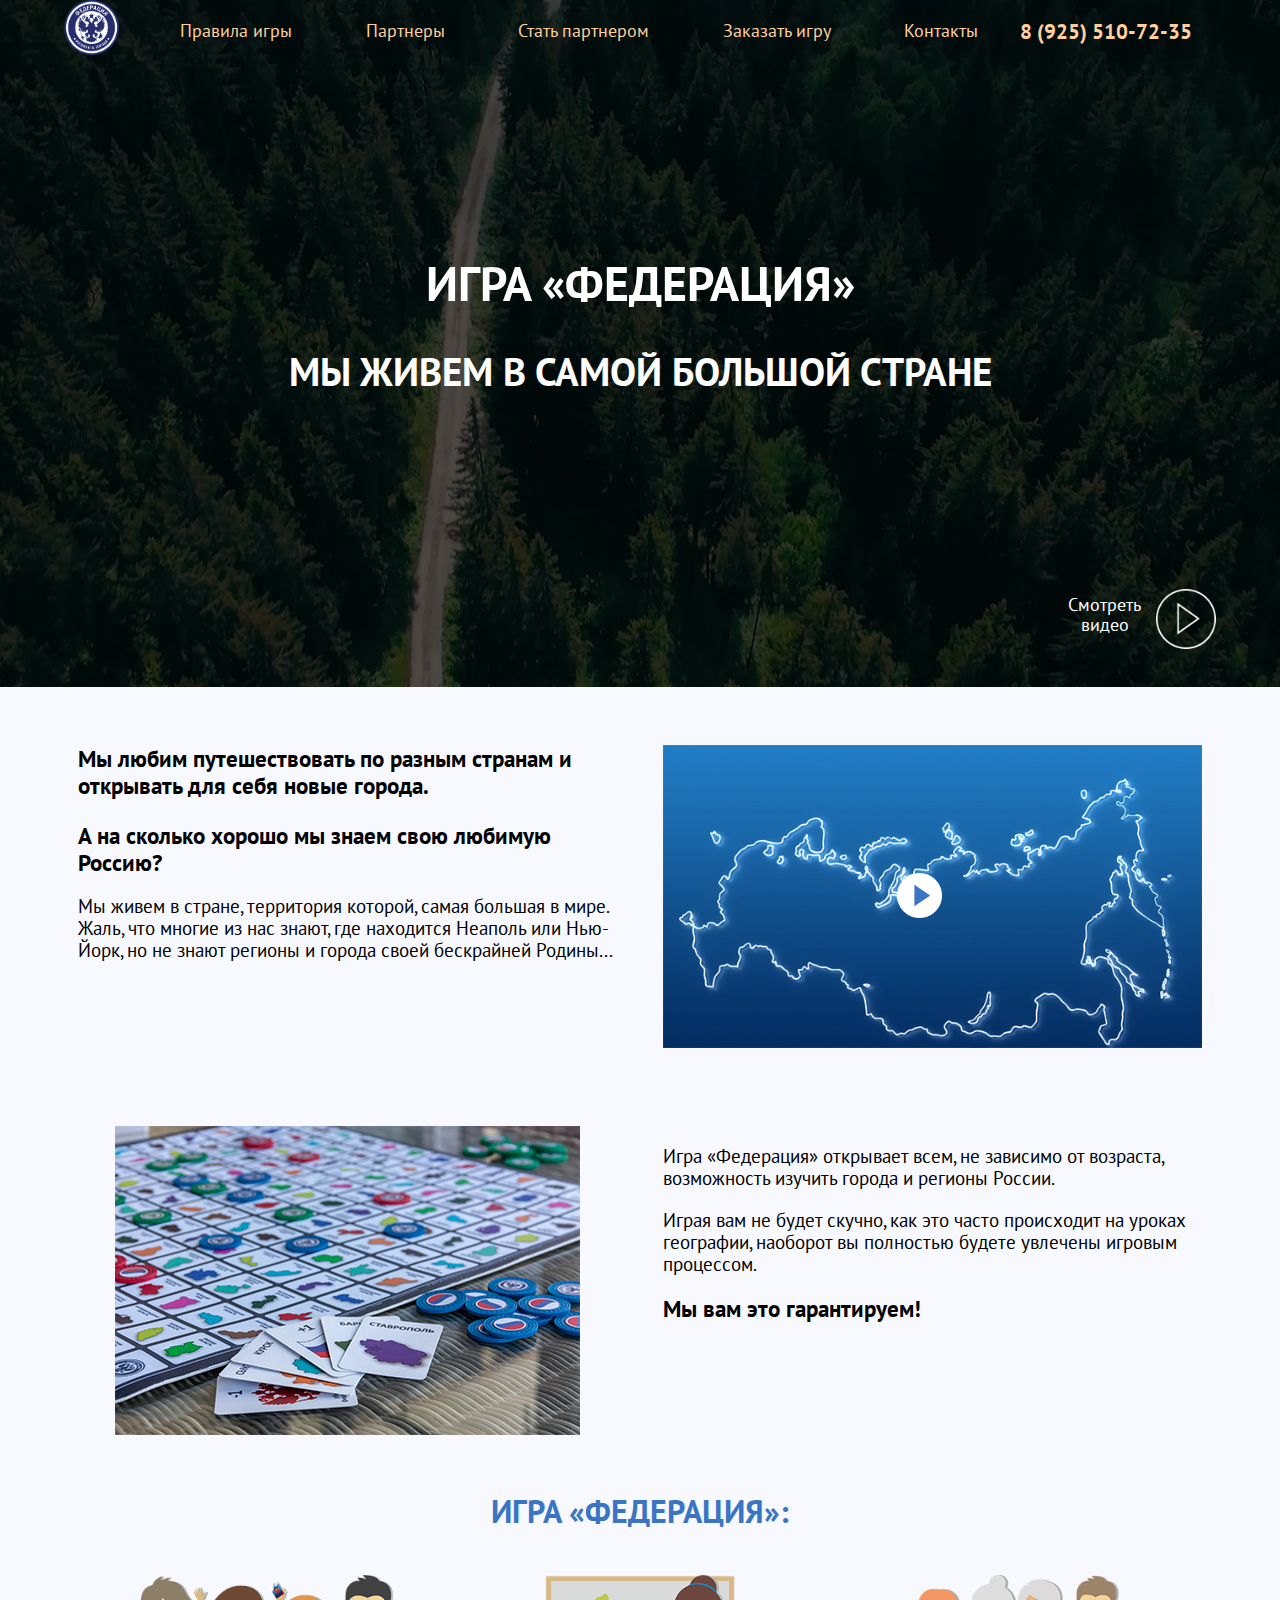
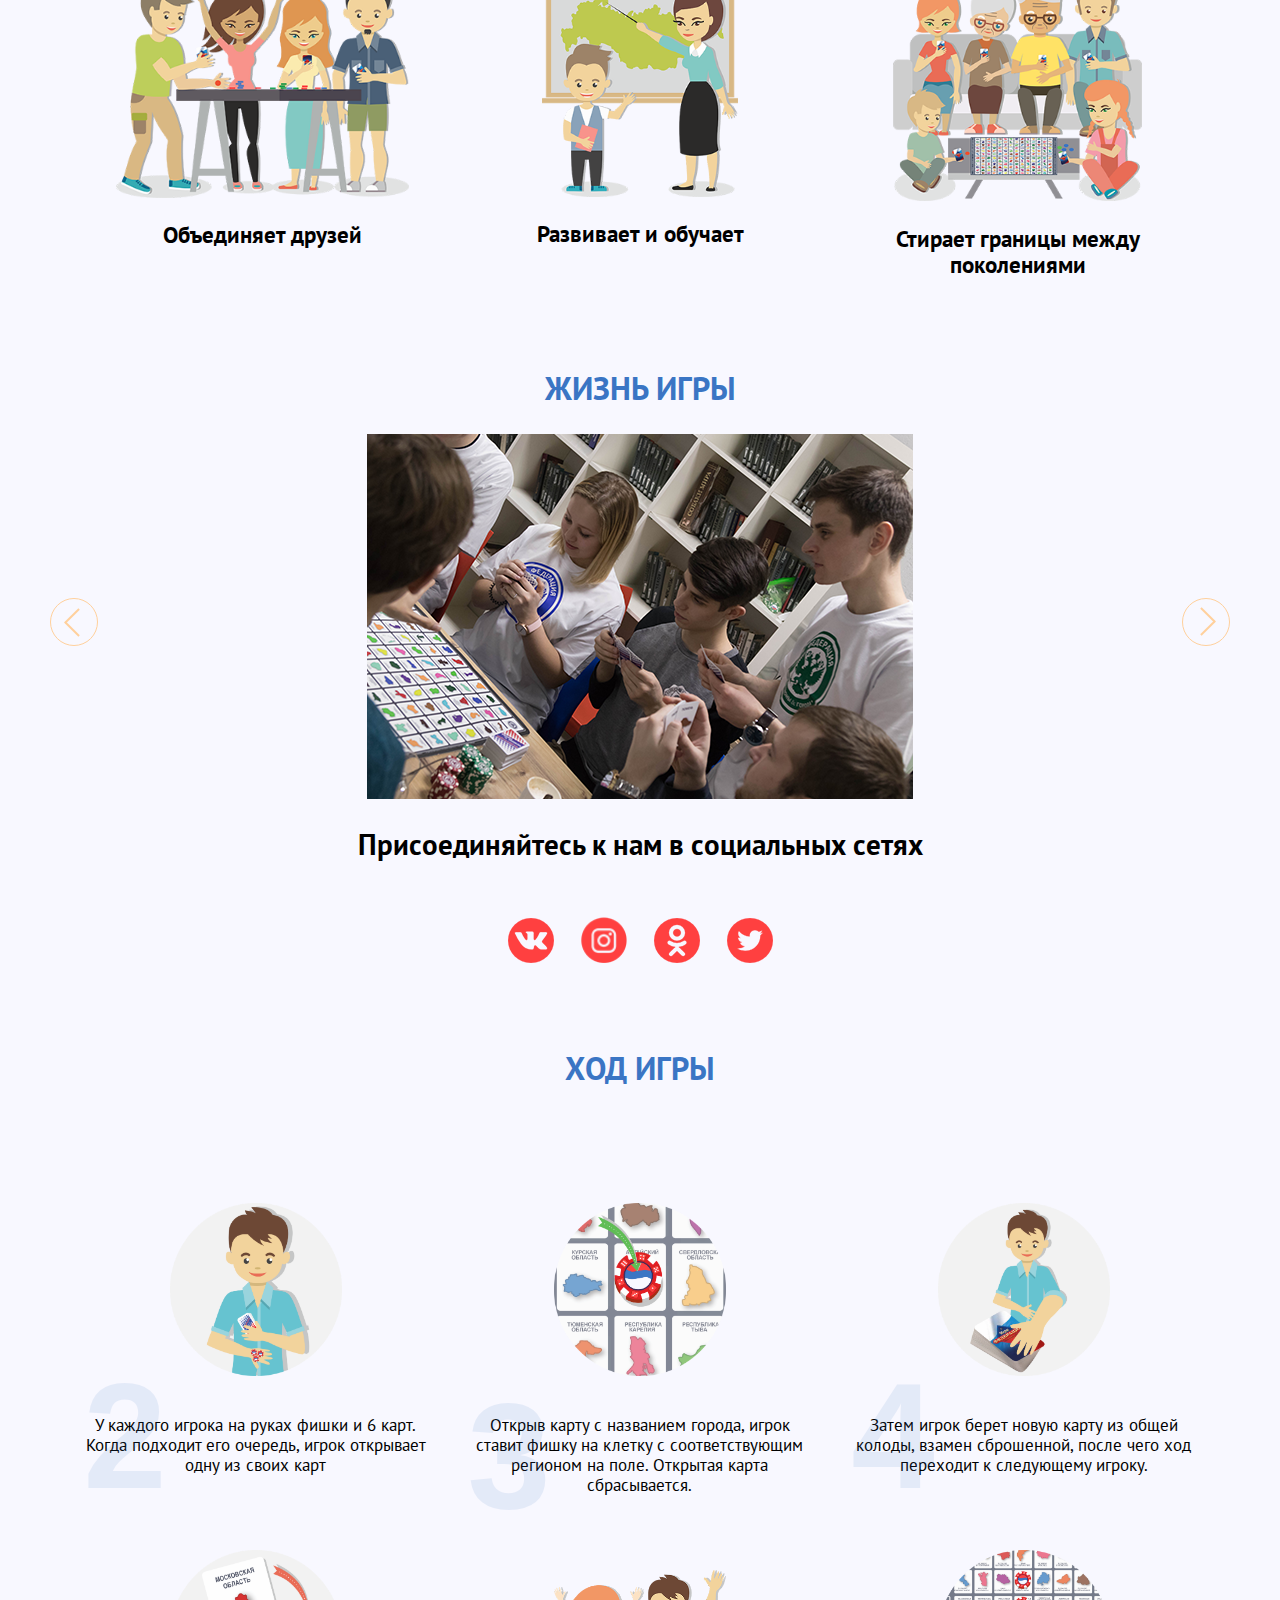
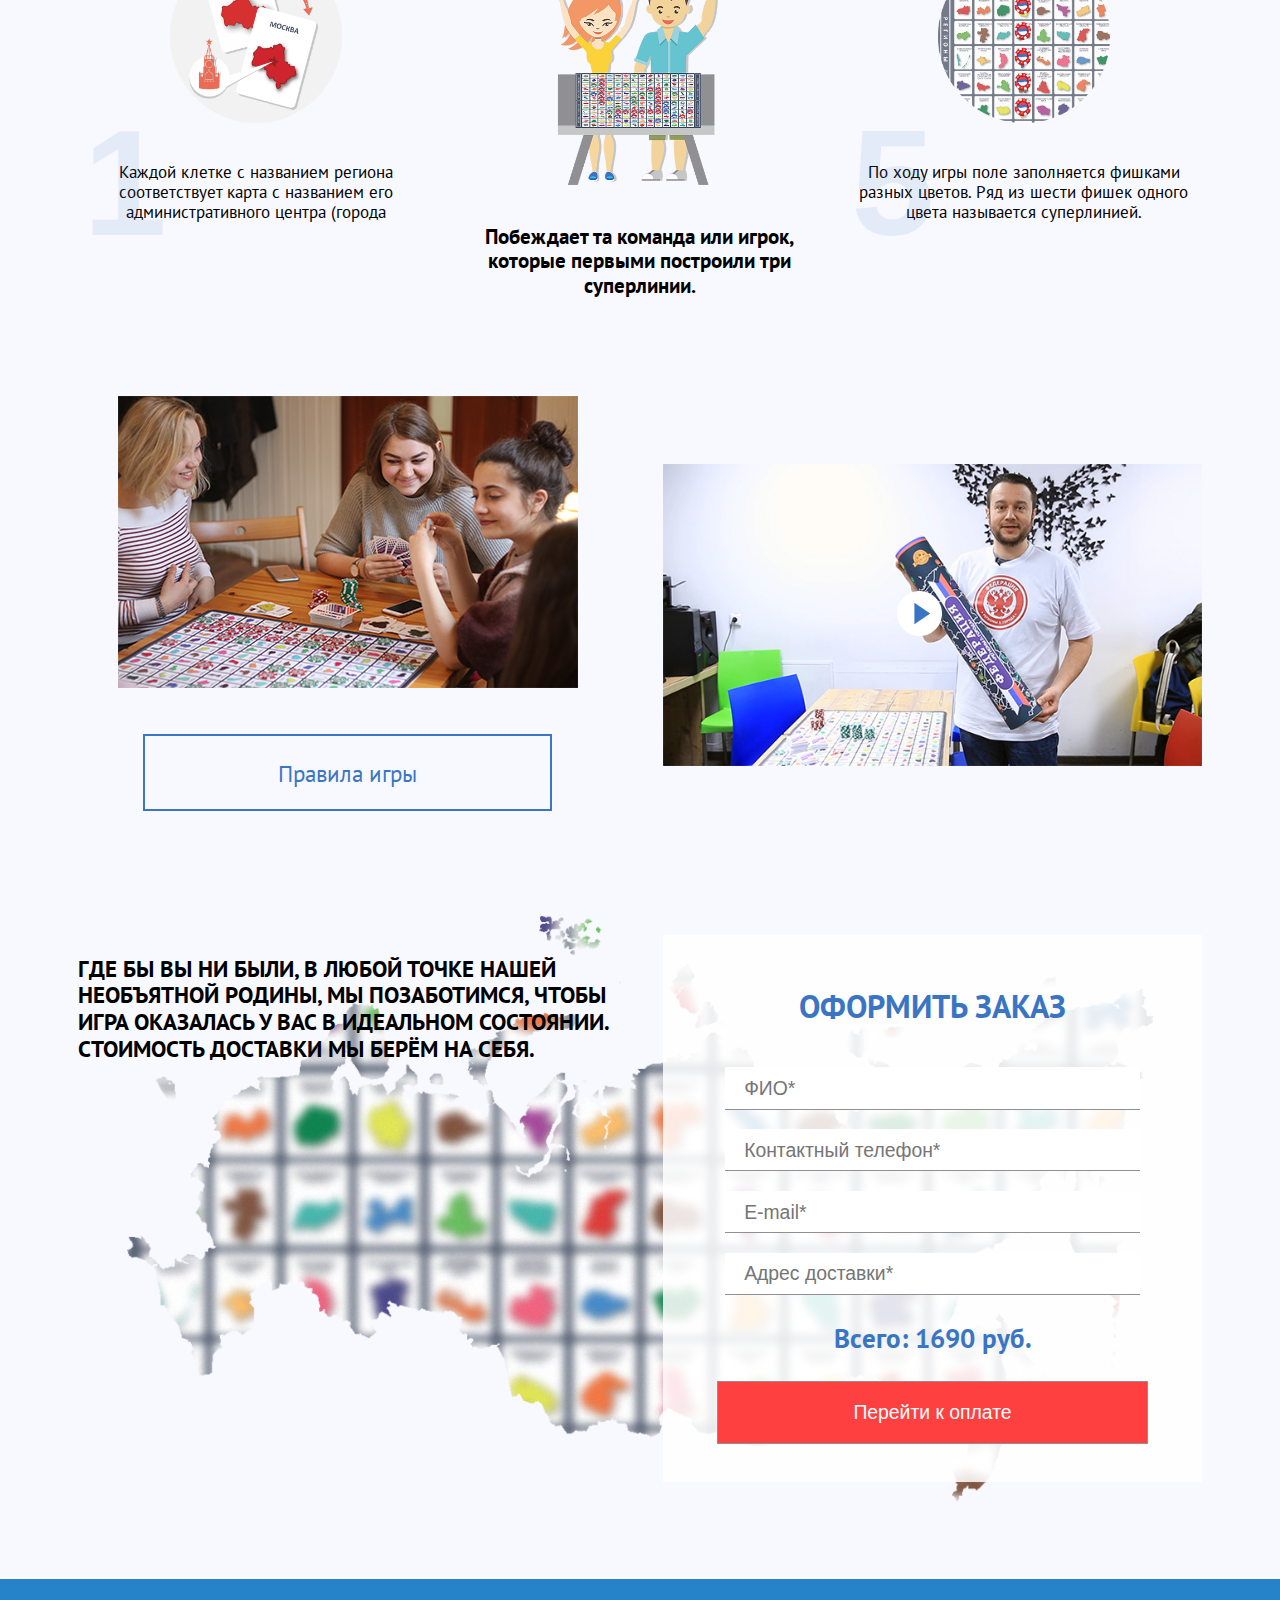
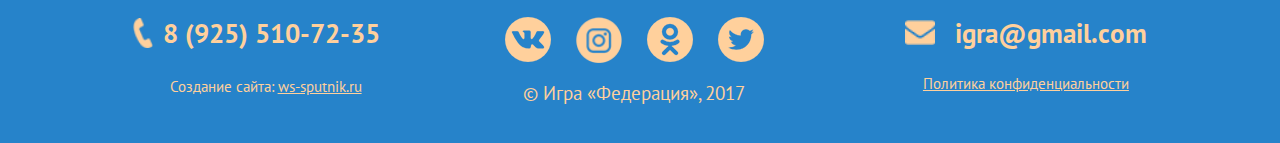
==== commit a1ab3e0e: "171015-2255" ====
--- a/index.html
+++ b/index.html
@@ -252,7 +252,7 @@
 
         </div>
       </section>
-      <section class="rules">
+      <section class="main-rules">
         <div class="container row clearfix">
           <div class="cols col-4 col-6-md wrap-box">
             <img class="hidden-block_768" src="pics/fed_main-rules.jpg" alt="Правила игры">
--- a/css/style.css
+++ b/css/style.css
@@ -257,6 +257,11 @@
 # Header
 --------------------------------------------------------------*/
 
+header .container,
+footer .container {
+  width: 90%;
+}
+
 .main-header {
   padding-bottom: 2em;
   background: url('../img/header-bg.png') no-repeat 50% 50%;
@@ -276,13 +281,13 @@
   margin: 0 auto;
 }
 
-.main-header .contacts-box {
+header .contacts-box {
   position: absolute;
   top: 5px;
   right: 0;
 }
 
-.main-header .contacts-box .phone_icon {
+header .contacts-box .phone_icon {
   display: block;
   width: 30px;
   height: 30px;
@@ -290,7 +295,7 @@
   background-size: contain;
 }
 
-.main-header .contacts-box .phone_text {
+header .contacts-box .phone_text {
   display: none;
 }
 
@@ -460,7 +465,7 @@
   width: 90%;
 }
 
-.main h2,
+h2,
 .main h4 {
   text-transform: uppercase;
   font-size: 32px;
@@ -609,6 +614,7 @@
   font-size: 1.2em;
   color: #3b76c4;
   border: 2px solid #3b76c4;
+  box-sizing: border-box;
 }
 
 .video_frame {
@@ -634,6 +640,7 @@
   width: 100%;
   min-height: 360px;
   text-align: left;
+  text-transform: uppercase;
   background: url('../img/fed_main-bg-form-s.png') no-repeat 50% 100%;
   background-size: contain;
 }
@@ -677,6 +684,35 @@
 
 .main-steps .pc-version {
   display: block;
+}
+
+.rules-items .text-box,
+.rules .btn-rules {
+  width: 90%;
+}
+
+.rules .btn-rules {
+  max-width: 360px;
+}
+
+.rules .container h2,
+.rules .container h3,
+.rules .container h5 {
+  text-align: center;
+}
+
+.rules figure {
+  display: inline-block;
+  vertical-align: top;
+  width: 100%;
+  margin: 1em 0;
+  text-align: center;
+}
+
+.rules p {
+  display: block;
+  width: 90%;
+  margin: 0 auto 1em auto;
 }
 
 /*--------------------------------------------------------------
@@ -752,8 +788,6 @@
   text-decoration: underline;
 }
 
-
-
 /*============== for tablets 768px ===========================*/
 @media screen and (min-width: 768px) {
 
@@ -798,11 +832,15 @@
     right: -20px;
   }
 
+  .btn-rules {
+    width: 76%;
+  }
+
   .hidden-block_768 {
     display: block;
   }
 
-  .rules .video_frame {
+  .main-rules .video_frame {
     margin-top: 3.5em;
   }
 
@@ -824,10 +862,32 @@
     background: rgba(255, 255, 255, 0.85);
   }
 
+
+  .rules-items .text-box {
+    width: 100%;
+    padding: 1.5em 0.5em;
+    background-color: #ffffff;
+    box-shadow: 0 0 5px 4px rgba(0, 0, 0, 0.15);
+    box-sizing: border-box;
+  }
+
+  .rules-items figure {
+    margin-top: -1em;
+    margin-bottom: 2em;
+  }
+
+  .rules-items figure img {
+    box-shadow: 0 0 50px 10px rgba(0, 0, 0, 0.35);
+  }
+
+  .rules-items h5 {
+    margin-top: 0;
+  }
+
 /*--------------------------------------------------------------
   # Footer 768px
 --------------------------------------------------------------*/
-  footer {
+  footer .container {
     position: relative;
   }
 
@@ -845,7 +905,7 @@
   footer .box-production {
     position: absolute;
     bottom: 10%;
-    right: 5%;
+    right: 0;
     width: 50%;
   }
 }
@@ -895,18 +955,18 @@
     font-size: 0.95em;
   }
 
-  .main-header .contacts-box {
+  header .contacts-box {
     position: static;
     display: inline-block;
     vertical-align: top;
     margin: 20px 0;
   }
 
-  .main-header .contacts-box .phone_icon {
+  header .contacts-box .phone_icon {
     display: none;
   }
 
-  .main-header .contacts-box .phone_text {
+  header .contacts-box .phone_text {
     display: block;
     color: #ffd09c;
     font-weight: bold;
@@ -966,16 +1026,17 @@
   --------------------------------------------------------------*/
 
   .footer-right,
-  .footer .contacts-box.phone,
+  footer .contacts-box.phone,
   .footer-center {
     width: 33%;
   }
 
   footer .box-production {
     position: absolute;
-    bottom: 20%;
-    right: 66%;
-    width: 33%;
+    bottom: 22%;
+    right: 65%;
+    width: 35%;
+    margin: 0;
   }
 }
 
@@ -1025,4 +1086,5 @@
   /*--------------------------------------------------------------
     # Footer 1600px
   --------------------------------------------------------------*/
-}
+
+}
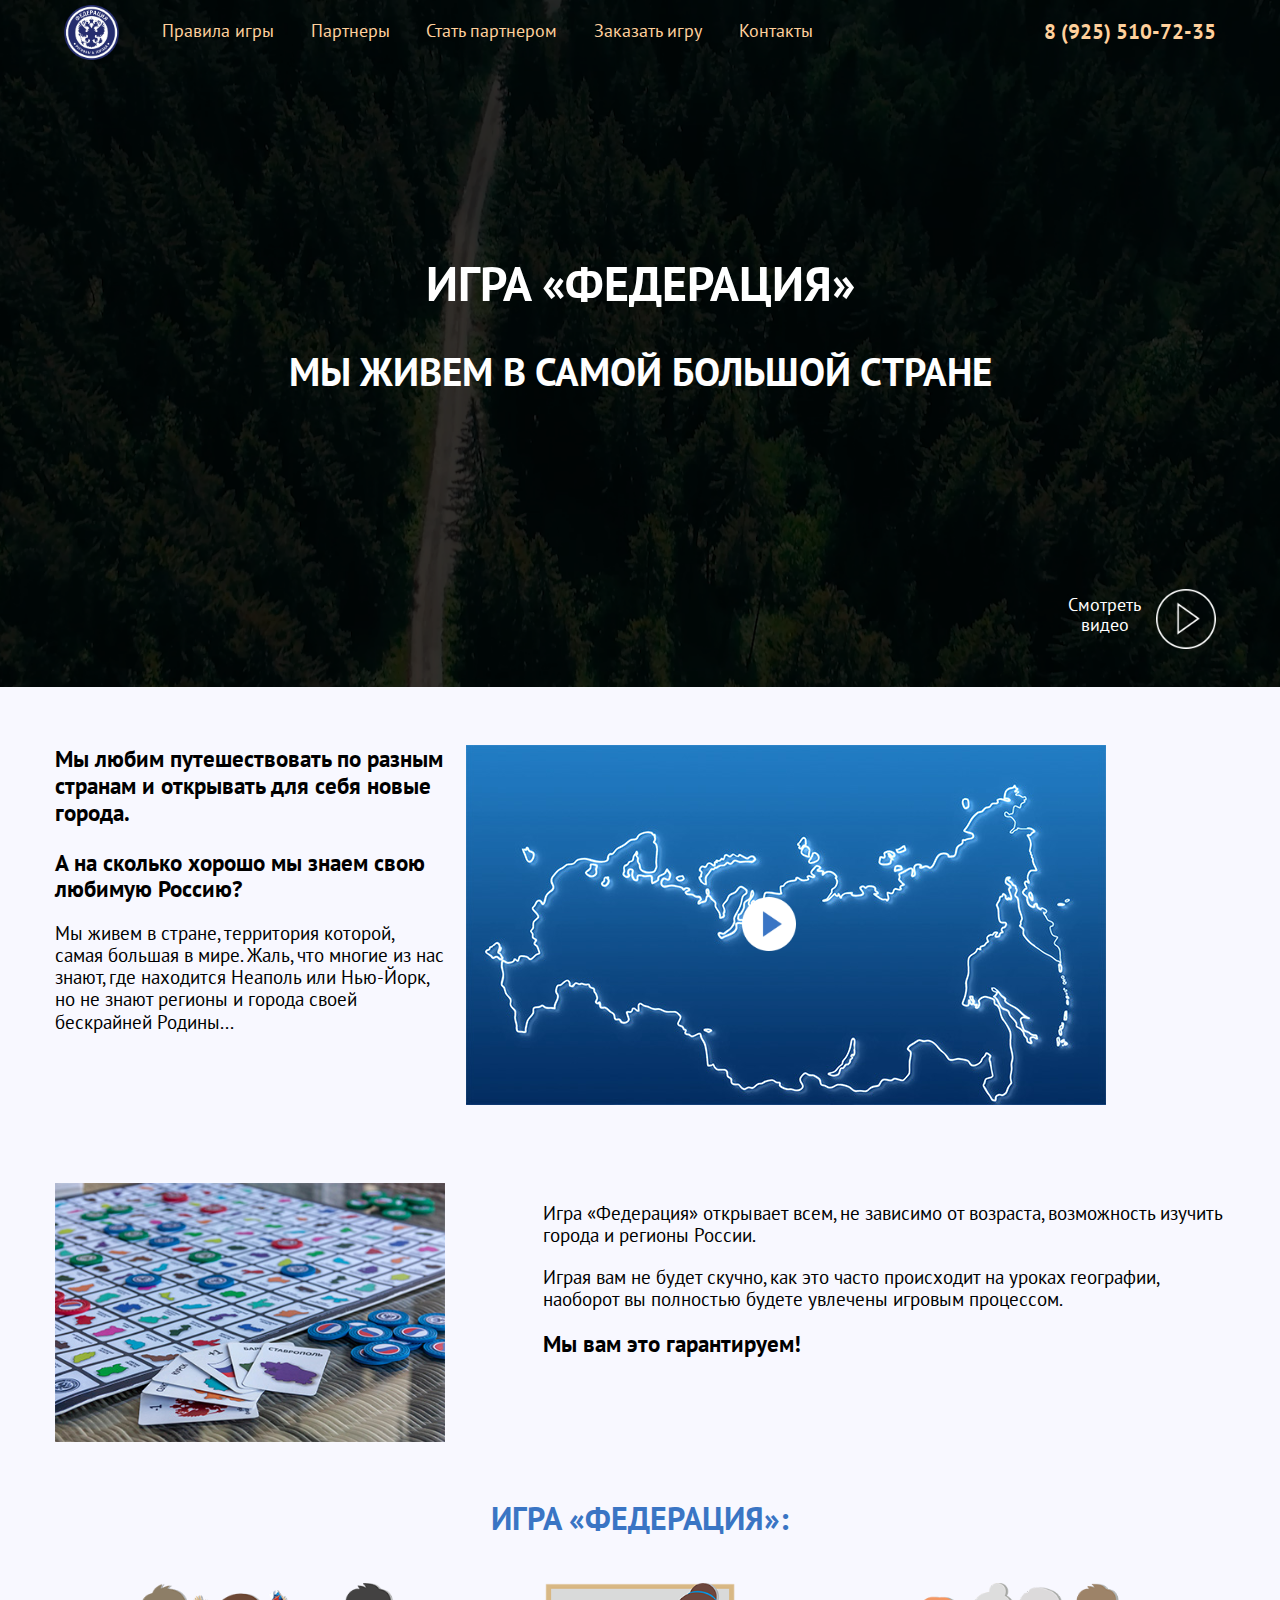
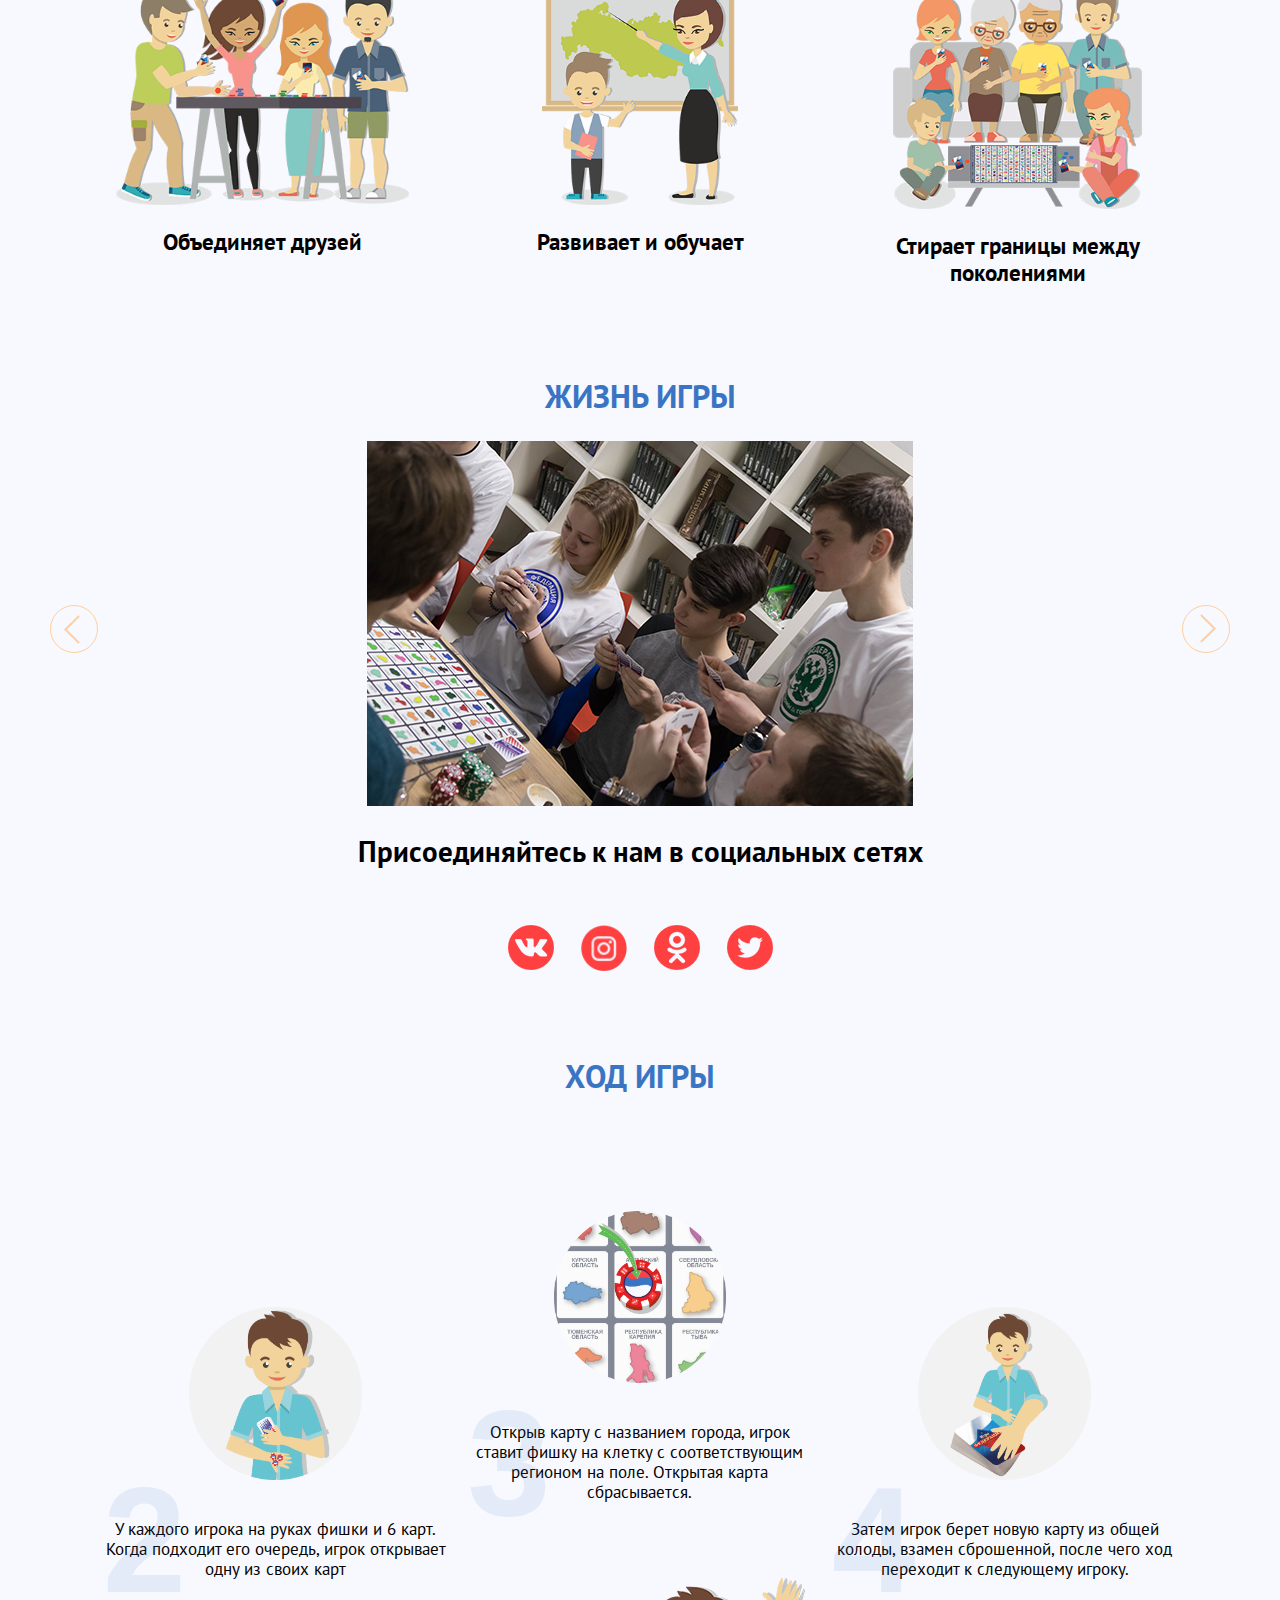
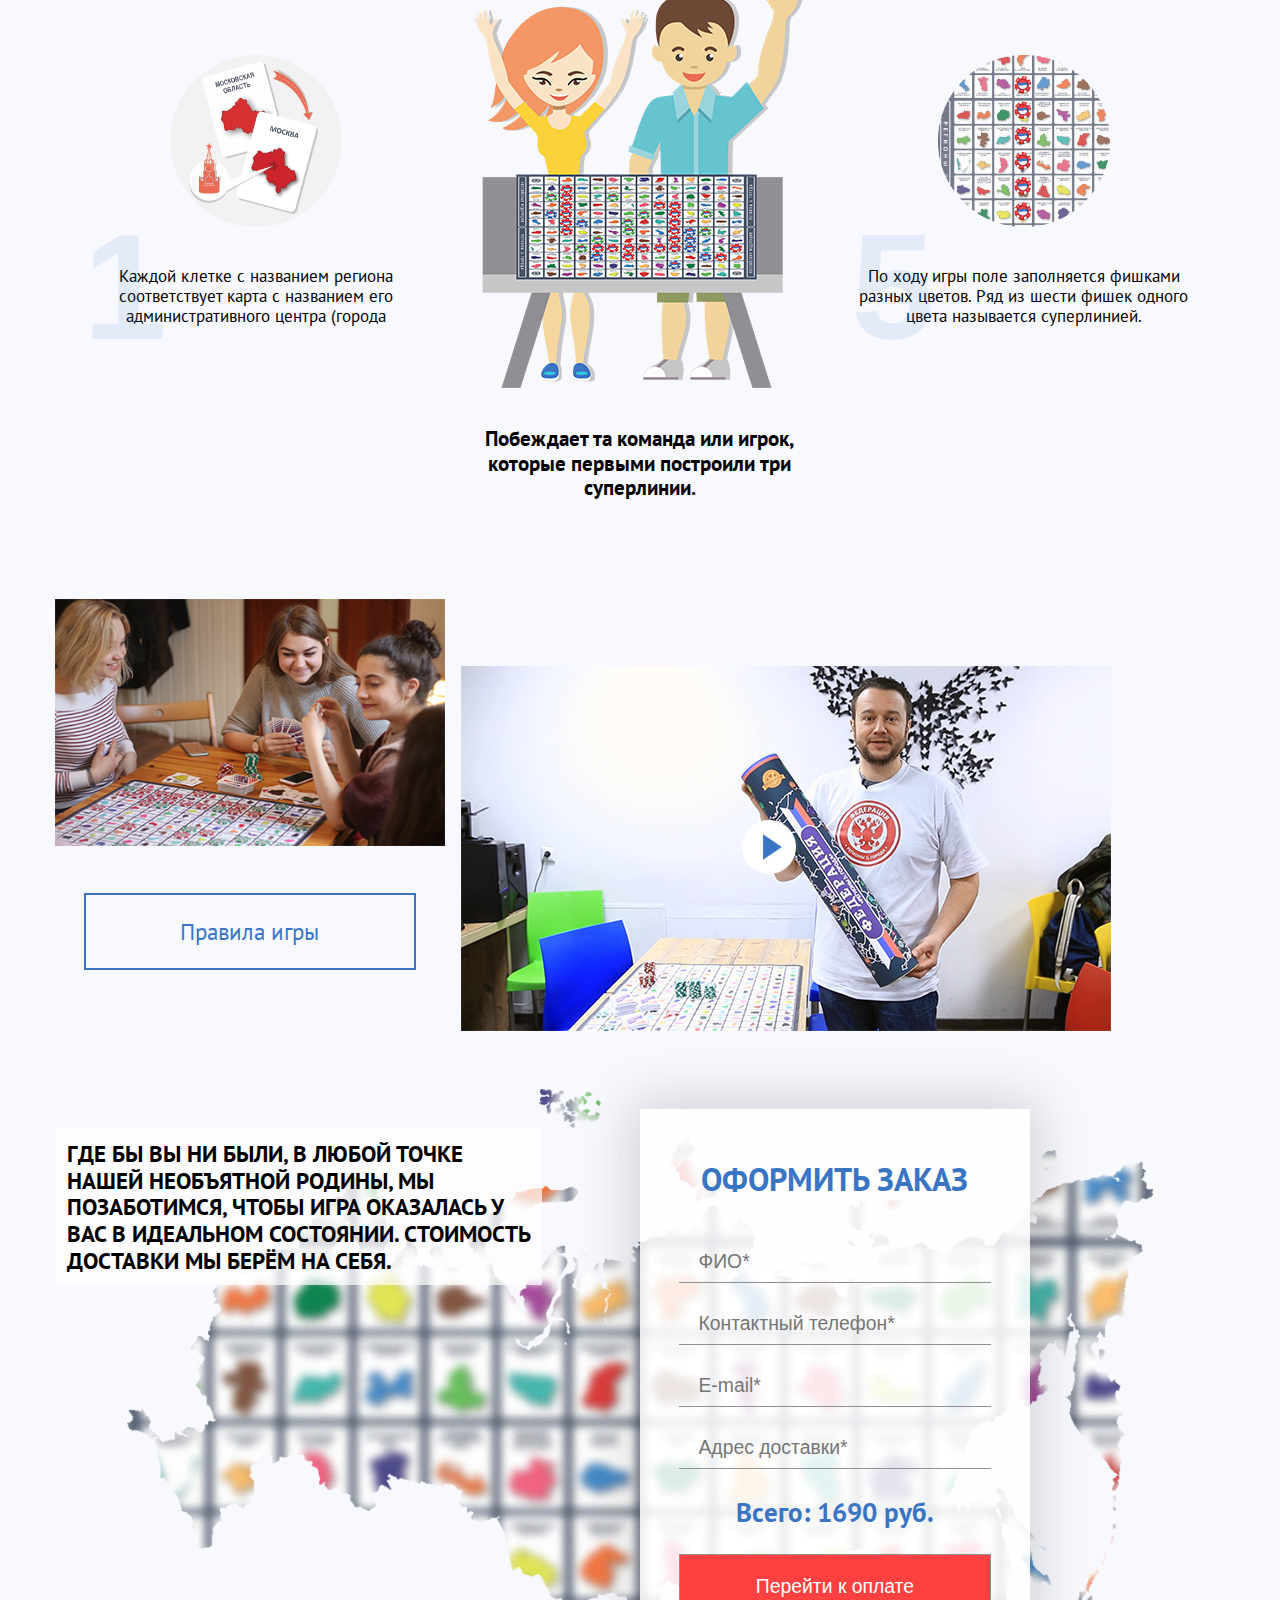
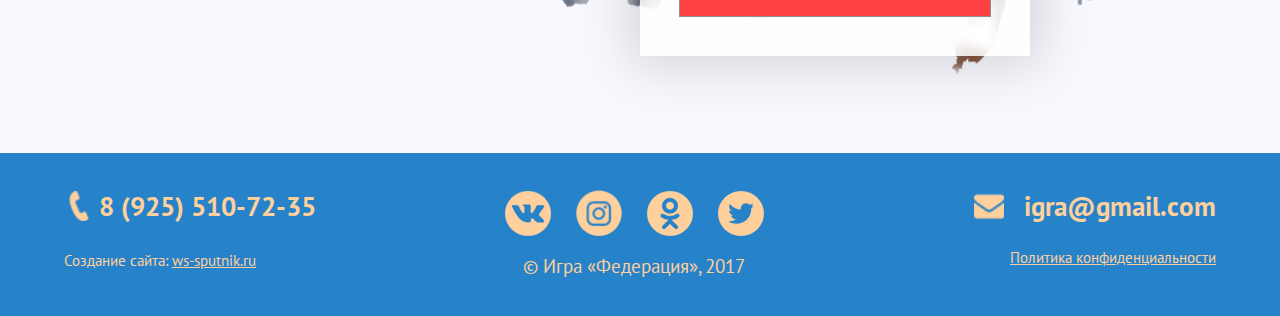
==== commit bc51cda1: "171016-1630" ====
--- a/index.html
+++ b/index.html
@@ -13,6 +13,14 @@
   </head>
   <body>
     <header class="main-header">
+      <div class="header__video-wrapp">
+        <div class="header__video-box">
+           <video class="header__video"   loop autoplay>
+               <source src="video/fed_bg-video.mp4" type="video/mp4">
+              <source src="video/fed_bg-video.mp4" type="video/webm">
+          </video>
+        </div>
+    </div>
       <div class="container">
         <div class="top-header clearfix">
           <div class="left-panel">
--- a/css/style.css
+++ b/css/style.css
@@ -173,8 +173,9 @@
   width: 100%;
 }
 
-.color-text {
-
+.cols.wrap-box,
+.main-steps .container {
+  width: 90%;
 }
 
 @media (min-width: 768px) {
@@ -187,6 +188,11 @@
     margin: 1em 0;
   }
 
+  .cols.col-6-md {
+    width: 50%;
+    padding: 0 2%;
+  }
+
   .float_right{
     float: right;
   }
@@ -199,50 +205,62 @@
 
   .cols.col-1 {
     width: 8.3333%;
+    padding: 0;
   }
 
   .cols.col-2 {
     width: 16.6666%;
+    padding: 0;
   }
 
   .cols.col-3 {
     width: 24.9999%;
+    padding: 0;
   }
 
   .cols.col-4 {
     width: 33.3332%;
+    padding: 0;
   }
 
   .cols.col-5 {
     width: 41.6665%;
+    padding: 0;
   }
 
   .cols.col-6 {
     width: 49.9998%;
+    padding: 0;
   }
 
   .cols.col-7 {
     width: 58.3331%;
+    padding: 0;
   }
 
   .cols.col-8 {
     width: 66.6664%;
+    padding: 0;
   }
 
   .cols.col-9 {
     width: 74.9997%;
+    padding: 0;
   }
 
   .cols.col-10 {
     width: 83.333%;
+    padding: 0;
   }
 
   .cols.col-11 {
     width: 91.663%;
+    padding: 0;
   }
 
   .cols.col-12 {
     width: 100%;
+    padding: 0;
   }
 
 }
@@ -262,12 +280,22 @@
   width: 90%;
 }
 
+main {
+  margin-top: 100px;
+}
+
+main.main {
+  margin-top: 0;
+}
+
 .main-header {
+  position: relative;
   padding-bottom: 2em;
   background: url('../img/header-bg.png') no-repeat 50% 50%;
   background-size: cover;
 }
 
+.main-header .container,
 .top-header {
   position: relative;
 }
@@ -342,6 +370,40 @@
 
 .follow_button {
   display: none;
+}
+
+.floating-header {
+  position: fixed;
+  top: 0;
+  z-index: 99999;
+  width: 100%;
+  background: linear-gradient(to bottom, #3a75c4, #1192d0);
+  box-shadow: 0 0 15px 5px rgba(0, 0, 0, 0.15);
+}
+
+.header__video-wrapp {
+  position: absolute;
+  top: 0;
+  left: 0;
+  width: 100%;
+  height: 100%;
+  overflow: hidden;
+}
+
+.header__video-wrapp::before {
+  position: absolute;
+  top: 0;
+  left: 0;
+  display: block;
+  width: 100%;
+  height: 100%;
+  content: '';
+  background: rgba(0, 0, 0, 0.35);
+}
+
+video {
+  display: block;
+  height: 380px;
 }
 
 
@@ -444,7 +506,8 @@
 }
 
 @media screen and (min-width: 1024px) {
-  .left-panel__menu-toggle {
+  .left-panel__menu-toggle,
+  .mobile-menu {
     display: none;
   }
 }
@@ -456,22 +519,30 @@
   text-align: center;
 }
 
+.strong-text {
+  font-weight: bold;
+}
+
 .hidden-block_768 {
   display: none;
 }
 
-.main .wrap-box,
-.main-steps .container {
-  width: 90%;
-}
-
 h2,
-.main h4 {
+.main h4,
+.rules .main-form h4,
+.partner .main-form h4  {
   text-transform: uppercase;
   font-size: 32px;
   font-weight: bold;
   font-family: 'PT Sans', 'Arial', sans-serif;
   color: #3a75c4;
+}
+
+.rules .main-form h4,
+.partner .main-form h4,
+.partners h2,
+.partners h3 {
+  text-align: center;
 }
 
 .main h3,
@@ -638,11 +709,29 @@
 .box-meet {
   display: block;
   width: 100%;
-  min-height: 360px;
+  min-height: 380px;
   text-align: left;
-  text-transform: uppercase;
   background: url('../img/fed_main-bg-form-s.png') no-repeat 50% 100%;
   background-size: contain;
+}
+
+.box-meet .big-text {
+  display: block;
+  width: 100%;
+  background: rgba(255, 255, 255, 0.7);
+  padding: 0.5em;
+  box-sizing: border-box;
+}
+
+.partner .box-meet {
+  background: url('../img/fed_partner-form-bg.png') no-repeat 50% 100%;
+  background-size: contain;
+}
+
+.rules-order .big-text,
+.main-order .big-text,
+.partner-order .big-text {
+  text-transform: uppercase;
 }
 
 .box-form {
@@ -657,6 +746,7 @@
   margin: 1em auto;
   padding: 0.5em 1em;
   color: #908f94;
+  background-color: transparent;
   border: none;
   border-bottom: 1px solid #908f94;
 }
@@ -697,7 +787,8 @@
 
 .rules .container h2,
 .rules .container h3,
-.rules .container h5 {
+.rules .container h5,
+.rules-artefacts {
   text-align: center;
 }
 
@@ -709,11 +800,115 @@
   text-align: center;
 }
 
-.rules p {
+.rules-artefacts p {
   display: block;
   width: 90%;
   margin: 0 auto 1em auto;
 }
+
+.rules-artefacts figure img {
+  box-shadow: 0 0 25px 5px rgba(0, 0, 0, 0.35);
+}
+
+.partner .container {
+  width: 90%;
+}
+
+.partner-game li {
+  position: relative;
+  margin-top: 3em;
+}
+
+.partner-game li span {
+  position: absolute;
+  top: -50px;
+  left: 0;
+  display: block;
+  width: 30px;
+  font-size: 75px;
+  font-weight: bold;
+  font-family: 'Arial', serif;
+  color: rgba(57, 118, 196, 0.1);
+}
+
+.partner-capability ul {
+  list-style: disc;
+  padding-left: 1em;
+}
+
+.partner-capability ul li {
+  margin: 0.5em 0;
+}
+
+.partner-process {
+  margin-bottom: 2em;
+}
+
+.partner-process li {
+  display: table;
+  margin: 1em 0;
+}
+
+.partner-process span.list {
+  display: table-cell;
+  vertical-align: middle;
+}
+
+.partner-process span.partner-process__number {
+  width: 15%;
+  text-align: center;
+}
+
+.partner-process span.partner-process__text {
+  width: 85%;
+}
+
+.partner-process span.list-number {
+  display: block;
+  width: 35px;
+  height: 35px;
+  font-size: 21px;
+  padding: 5px;
+  font-weight: bold;
+  color: #ff4040;
+  background-color: #ffffff;
+  border-radius: 50%;
+  box-shadow: 0 0 15px 3px rgba(0, 0, 0, 0.35);
+  box-sizing: border-box;
+}
+
+.partner-process a {
+  text-decoration: underline;
+  color: #3876c5;
+}
+
+.partner-order .container {
+  width: 100%;
+}
+
+.partner-order .box-meet {
+  width: 90%;
+  margin: auto;
+}
+
+.partners h3 {
+  text-transform: uppercase;
+}
+
+.partners h5 {
+  font-size: 1.2em;
+}
+
+.partners .flex-row {
+  display: flex;
+  justify-content: space-between;
+  width: 100%;
+}
+
+.partners-map {
+  min-height: 150px;
+}
+
 
 /*--------------------------------------------------------------
 # Footer
@@ -788,16 +983,21 @@
   text-decoration: underline;
 }
 
+
+/*============== for tablets 640px ===========================*/
+@media screen and (min-width: 640px) {
+  video {
+    max-width: 100%;
+    height: auto;
+  }
+}
+
 /*============== for tablets 768px ===========================*/
 @media screen and (min-width: 768px) {
 
 /*--------------------------------------------------------------
   # Header 768px
 --------------------------------------------------------------*/
-  .cols.col-6-md {
-    width: 50%;
-    padding: 0 2%;
-  }
 
 /*--------------------------------------------------------------
   # Content 768px
@@ -832,6 +1032,15 @@
     right: -20px;
   }
 
+  main .container .box-meet {
+    background: none;
+  }
+
+  .partner-order .container {
+    background: url('../img/fed_partner-form-bg.png') no-repeat 50% 100%;
+    background-size: contain;
+  }
+
   .btn-rules {
     width: 76%;
   }
@@ -858,10 +1067,19 @@
     min-height: 4em;
   }
 
-  .main-order .box-form {
+  .box-form {
+    width: 80%;
     background: rgba(255, 255, 255, 0.85);
-  }
-
+    box-shadow: 0 0 50px 10px rgba(0, 0, 0, 0.15);
+  }
+
+  .rules-artefacts p {
+    width: 100%;
+  }
+
+  .rules-artefacts figure {
+    width: 48%;
+  }
 
   .rules-items .text-box {
     width: 100%;
@@ -882,6 +1100,36 @@
 
   .rules-items h5 {
     margin-top: 0;
+  }
+
+  .rules .box-form {
+    margin-left: 15%;
+    margin-right: 5%;
+    margin-top: 3em;
+  }
+
+  .partner-process span.list-number {
+    width: 70px;
+    height: 70px;
+    font-size: 40px;
+    padding: 10px;
+  }
+
+  .partner-process span.partner-process__number {
+    width: 80px;
+  }
+
+  .partner-process span.partner-process__text {
+    width: 920px;
+    padding: 30px;
+  }
+
+  .partner-game .cols.col-8 {
+    padding-left: 10%;
+  }
+
+  .partners {
+    min-height: 600px;
   }
 
 /*--------------------------------------------------------------
@@ -920,10 +1168,16 @@
     vertical-align: top;
     margin: 0;
     margin-right: 1em;
+    margin-top: 5px;
   }
 
   .main-header {
     min-height: 620px;
+  }
+
+  video {
+    max-width: none;
+    height: 800px;
   }
 
   .middle-header {
@@ -951,14 +1205,13 @@
   }
 
   .main-menu li {
-    margin: 20px 2em;
+    margin: 20px 0.5em;
     font-size: 0.95em;
   }
 
   header .contacts-box {
     position: static;
-    display: inline-block;
-    vertical-align: top;
+    float: right;
     margin: 20px 0;
   }
 
@@ -982,6 +1235,10 @@
     # Content 1024px
   --------------------------------------------------------------*/
 
+  main {
+    margin-top: 100px;
+  }
+
   .main-intro {
     text-align: left;
   }
@@ -1007,7 +1264,6 @@
     width: 85%;
   }
 
-
   .main-steps .mobile-version {
     display: none;
   }
@@ -1019,6 +1275,75 @@
   .main-step {
     width: 90%;
     margin: auto;
+  }
+
+  .main-step.victory img {
+    max-width: 100%;
+  }
+
+  .main-step.step-2 {
+    margin-top: 5em;
+    margin-left: 2em;
+  }
+
+  .main-step.step-4 {
+    margin-top: 5em;
+    margin-right: 2em;
+  }
+
+  .main-order .col-5,
+  .partner-order .col-5 {
+    margin-right: 8.33%;
+  }
+
+  .rules-artefacts figure {
+    width: 31%;
+  }
+
+  .rules-artefacts figure.central-block {
+    margin-left: 2.8%;
+    margin-right: 2.8%;
+  }
+
+  .rules-items article {
+    position: relative;
+    margin: 3.5em 0;
+  }
+
+  .rules-items figure {
+    position: absolute;
+    width: 50%;
+  }
+
+  .rules-items figure.side_right {
+    left: 53%;
+  }
+
+  .rules-items figure.side_left {
+    right: 53%;
+  }
+
+  .rules-items .text-box {
+    width: 60%;
+    padding: 1em 1.5em;
+  }
+
+  .rules-items .text-box.side_right {
+    float: right;
+    padding-left: 4em;
+  }
+
+  .rules-items .text-box.side_left {
+    float: left;
+    padding-right: 4em;
+  }
+
+  .btn-rules {
+    width: 85%;
+  }
+
+  .partner .container {
+    max-width: 1000px;
   }
 
   /*--------------------------------------------------------------
@@ -1029,6 +1354,14 @@
   footer .contacts-box.phone,
   .footer-center {
     width: 33%;
+  }
+
+  .footer-right {
+    text-align: right;
+  }
+
+  footer .contacts-box.phone {
+    text-align: left;
   }
 
   footer .box-production {
@@ -1037,6 +1370,7 @@
     right: 65%;
     width: 35%;
     margin: 0;
+    text-align: left;
   }
 }
 
@@ -1046,10 +1380,29 @@
     # Header 1280px
   --------------------------------------------------------------*/
 
+  .main-menu li {
+    margin: 20px 1em;
+  }
 
   /*--------------------------------------------------------------
     # Content 1280px
   --------------------------------------------------------------*/
+
+  .rules-items figure {
+    width: 40%;
+  }
+
+  .rules-items figure.side_right {
+    left: 63%;
+  }
+
+  .rules-items figure.side_left {
+    right: 63%;
+  }
+
+  .rules-items .text-box {
+    width: 70%;
+  }
 
   /*--------------------------------------------------------------
     # Footer 1280px
@@ -1062,6 +1415,10 @@
     # Header 1360px
   --------------------------------------------------------------*/
 
+  video {
+    max-width: 100%;
+    height: auto;
+  }
 
   /*--------------------------------------------------------------
     # Content 1360px
@@ -1077,7 +1434,9 @@
   /*--------------------------------------------------------------
     # Header 1600px
   --------------------------------------------------------------*/
-
+    html, body {
+      font-size: 1.2em;
+    }
 
   /*--------------------------------------------------------------
     # Content 1600px
